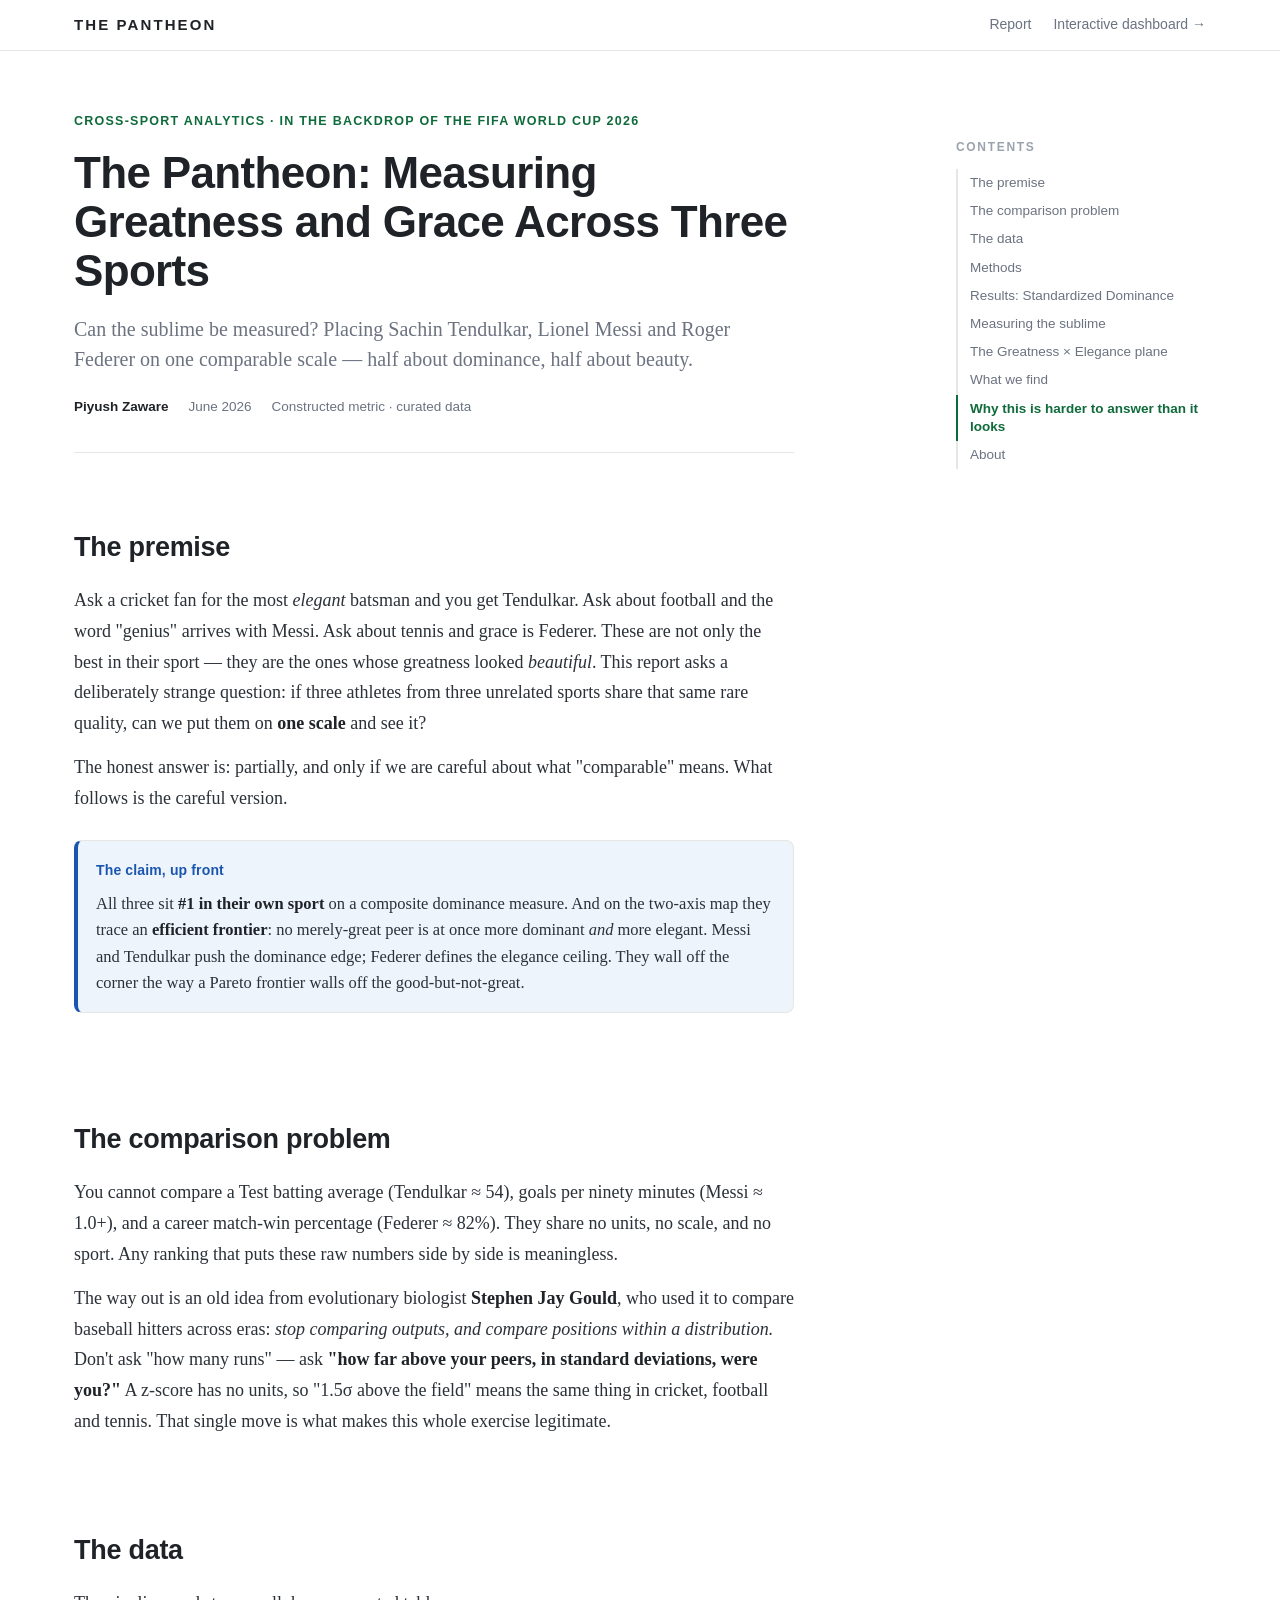
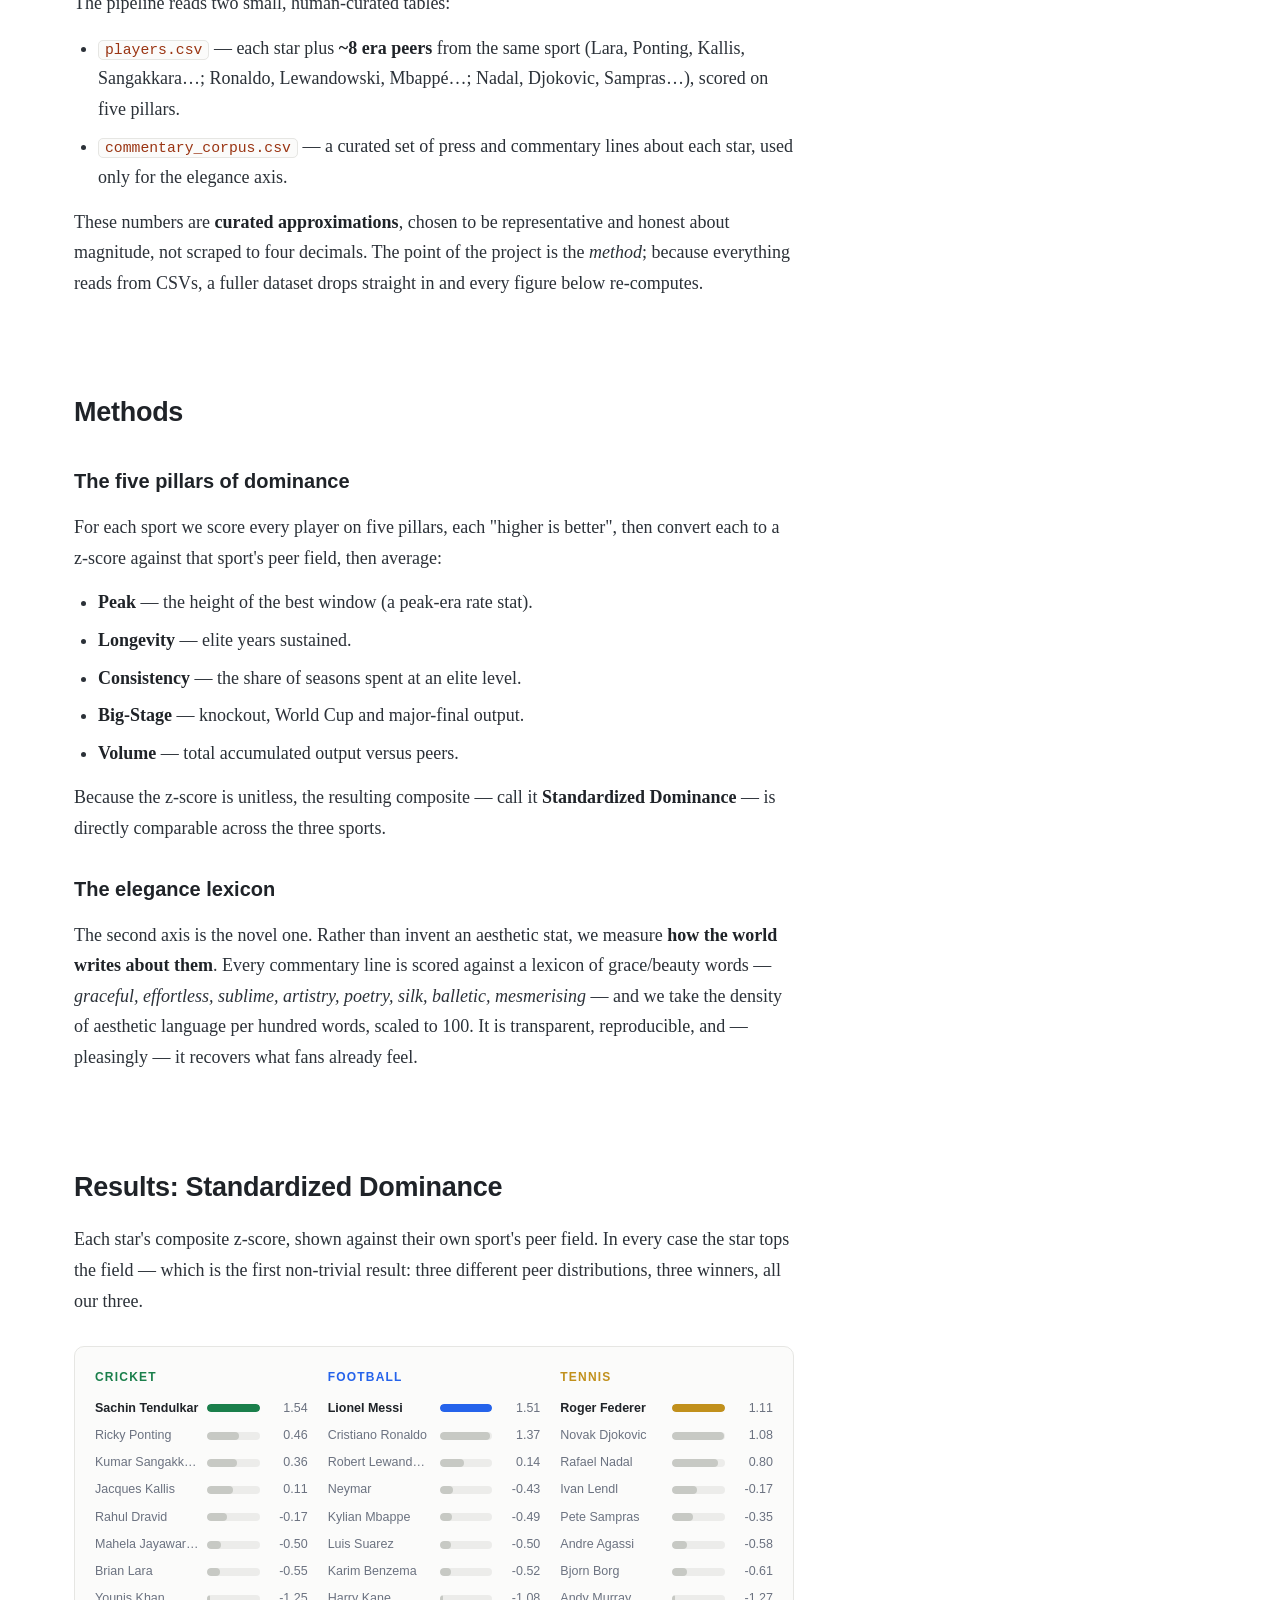
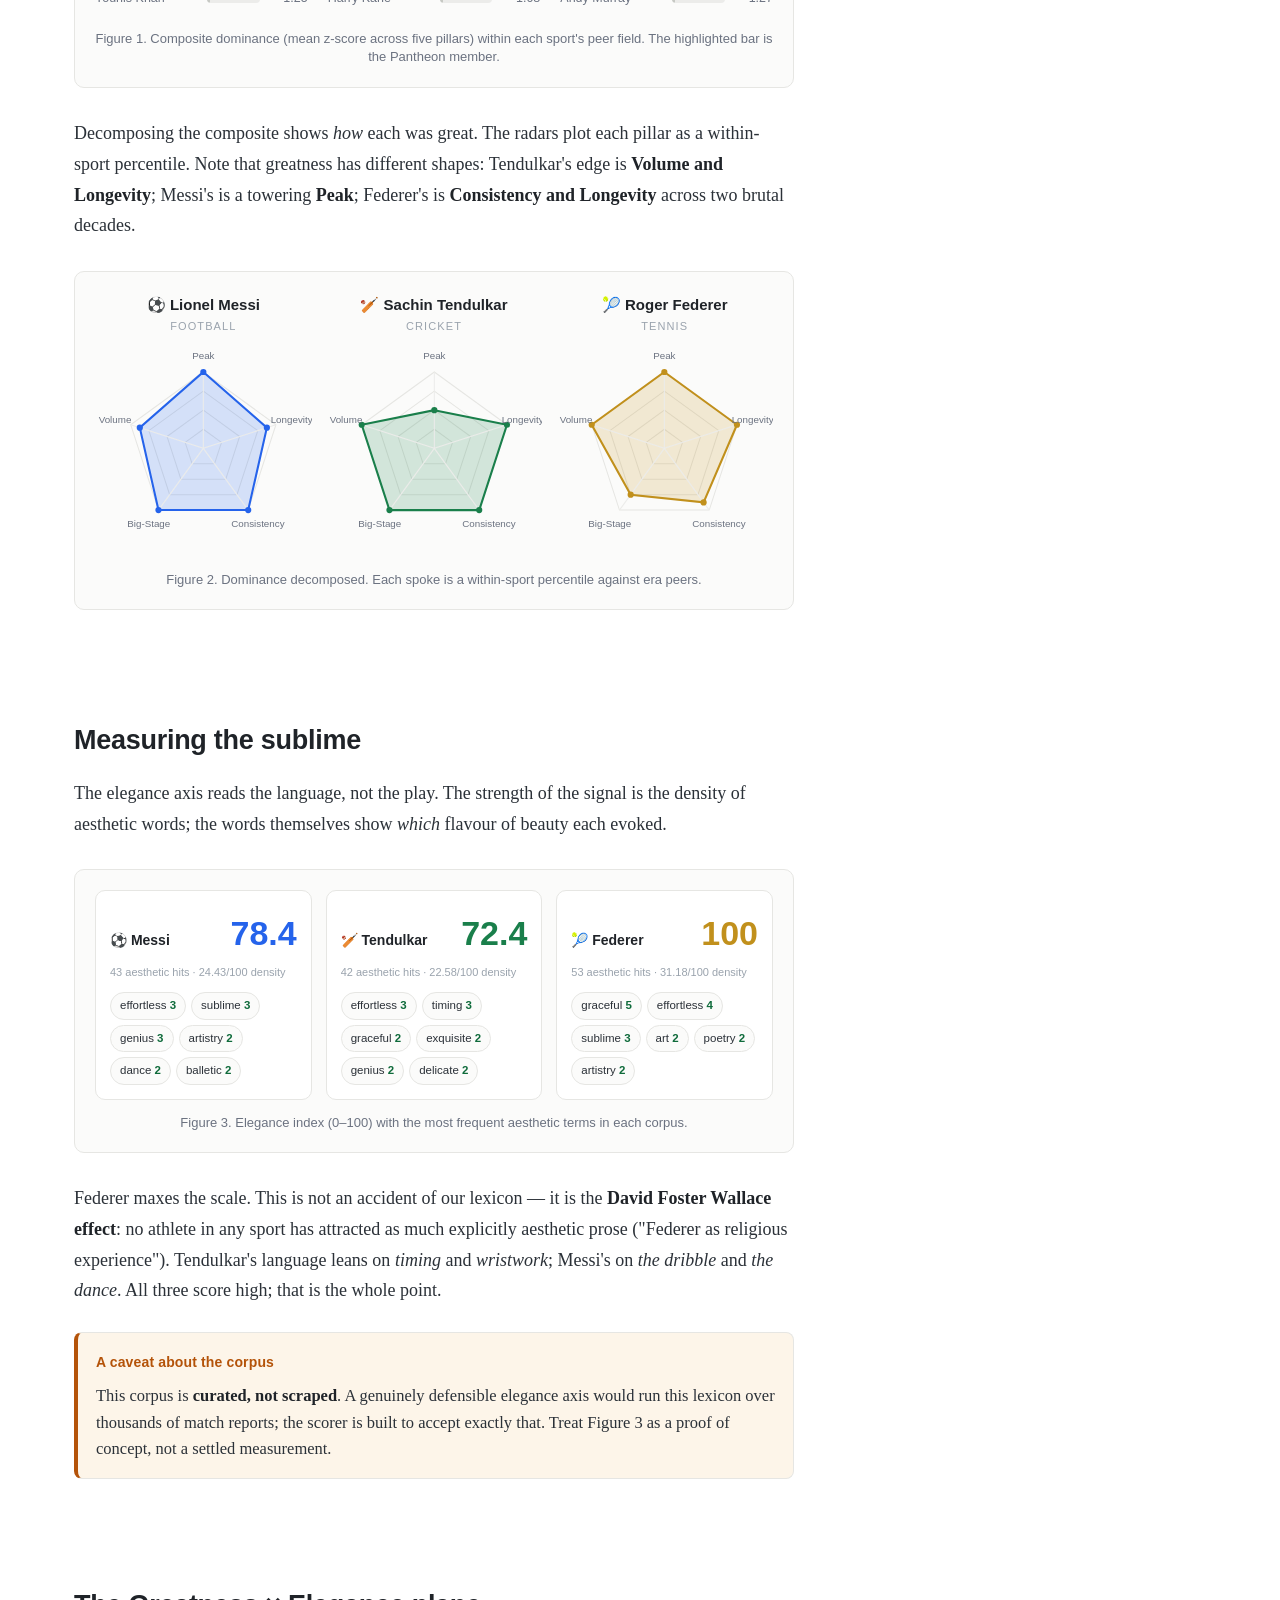
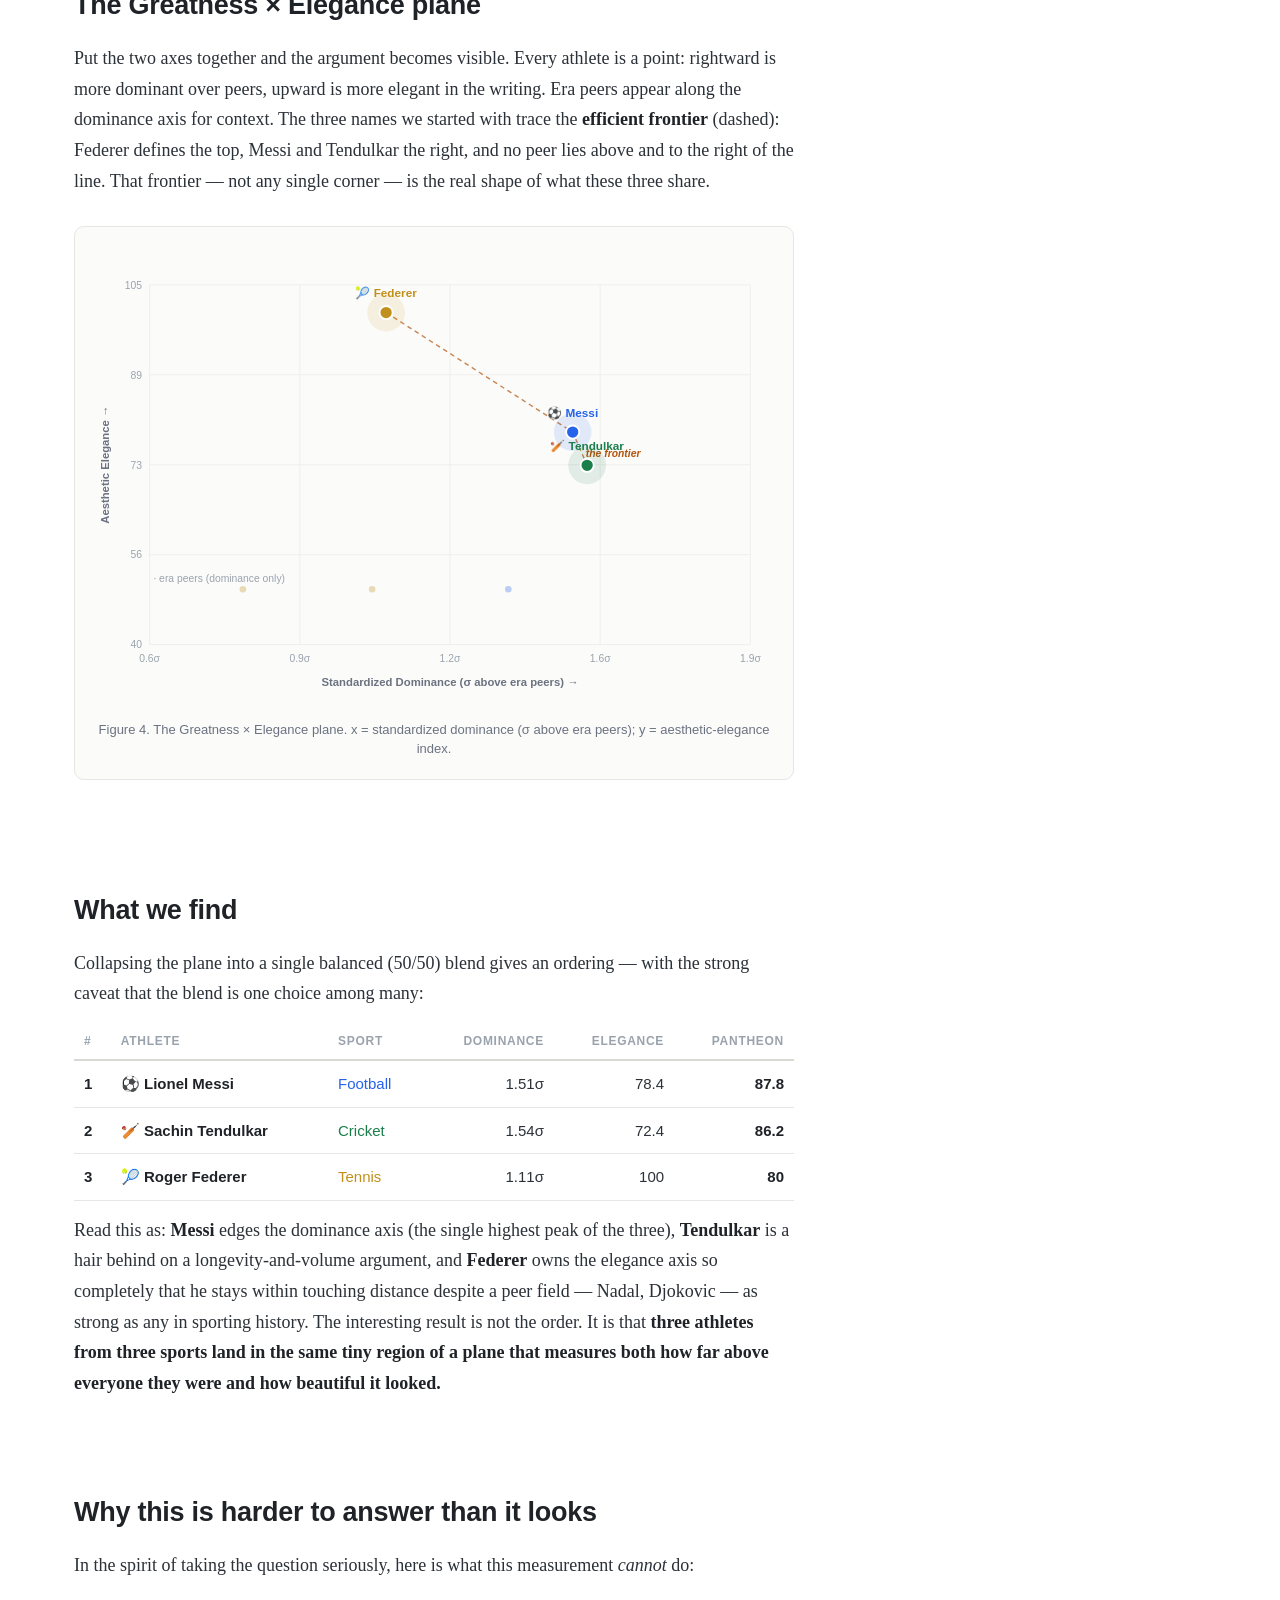
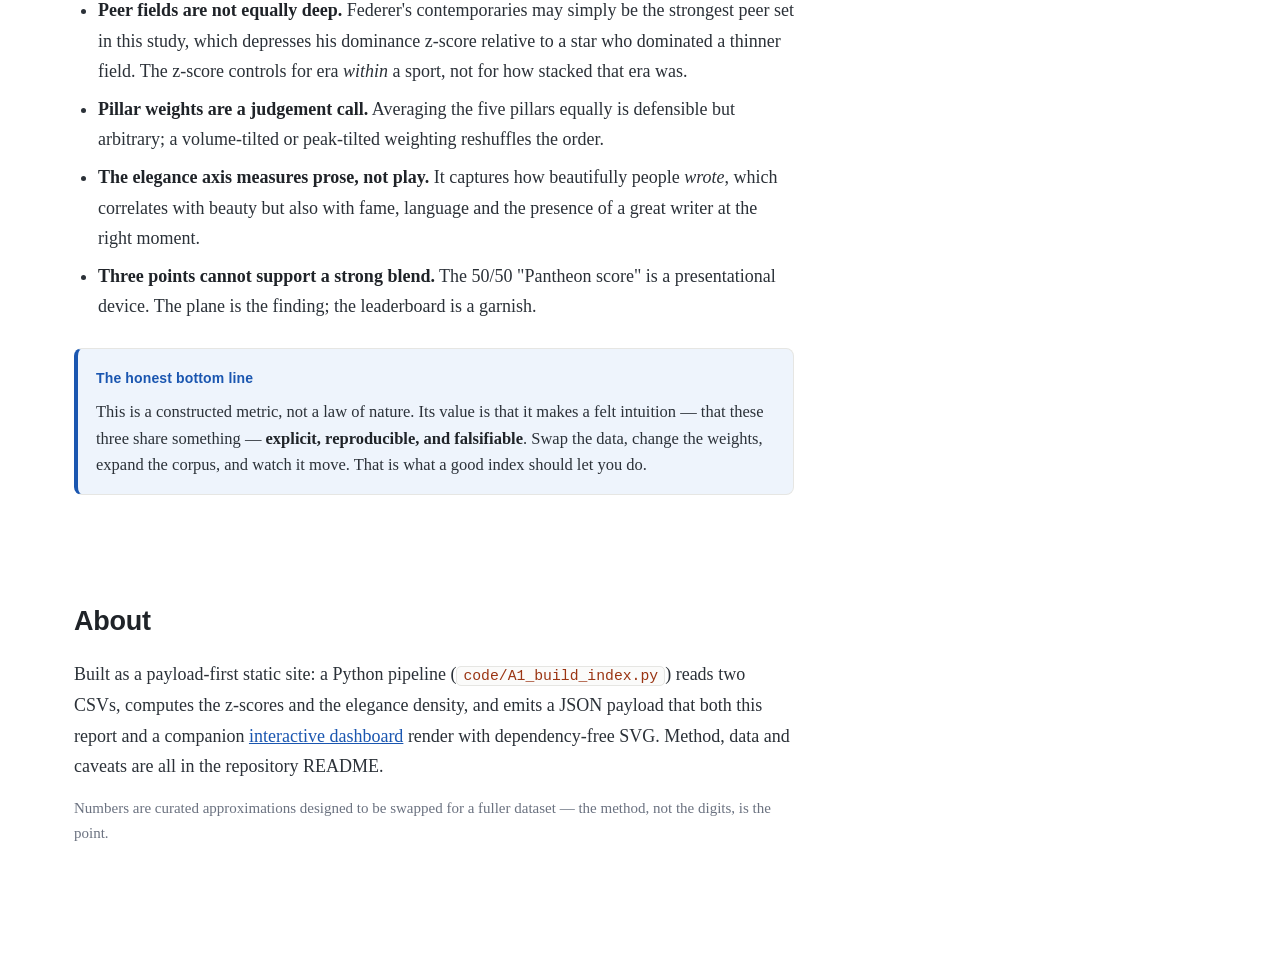
==== site/index.html @ 34b5ba3c "The Pantheon Index: cross-sport greatness × elegance report + dashboard Long-form Quarto-style resea" ====
<!DOCTYPE html>
<html lang="en">
<head>
<meta charset="UTF-8">
<meta name="viewport" content="width=device-width, initial-scale=1.0">
<title>The Pantheon: Measuring Greatness and Grace Across Three Sports</title>
<link rel="stylesheet" href="styles.css">
</head>
<body>

<!-- navbar -->
<nav class="navbar">
  <div class="nav-inner">
    <a class="brand" href="#top">THE&nbsp;PANTHEON</a>
    <div class="nav-links">
      <a href="#premise">Report</a>
      <a href="../dashboard/index.html">Interactive dashboard →</a>
    </div>
  </div>
</nav>

<div class="page" id="top">

  <!-- sticky contents sidebar -->
  <aside class="toc" id="toc">
    <h2 class="toc-title">Contents</h2>
    <nav id="toc-nav"></nav>
  </aside>

  <!-- article -->
  <main class="content">

    <header class="title-block">
      <div class="kicker">Cross-sport analytics · in the backdrop of the FIFA World Cup 2026</div>
      <h1>The Pantheon: Measuring Greatness and Grace Across Three Sports</h1>
      <p class="subtitle">Can the sublime be measured? Placing Sachin Tendulkar, Lionel Messi and Roger Federer on one comparable scale — half about dominance, half about beauty.</p>
      <div class="byline">
        <span><b>Piyush Zaware</b></span>
        <span>June 2026</span>
        <span>Constructed metric · curated data</span>
      </div>
    </header>

    <section id="premise">
      <h2>The premise</h2>
      <p>Ask a cricket fan for the most <em>elegant</em> batsman and you get Tendulkar. Ask about football and the word "genius" arrives with Messi. Ask about tennis and grace is Federer. These are not only the best in their sport — they are the ones whose greatness looked <em>beautiful</em>. This report asks a deliberately strange question: if three athletes from three unrelated sports share that same rare quality, can we put them on <b>one scale</b> and see it?</p>
      <p>The honest answer is: partially, and only if we are careful about what "comparable" means. What follows is the careful version.</p>
      <div class="callout callout-note">
        <div class="callout-head">The claim, up front</div>
        <p>All three sit <b>#1 in their own sport</b> on a composite dominance measure. And on the two-axis map they trace an <b>efficient frontier</b>: no merely-great peer is at once more dominant <em>and</em> more elegant. Messi and Tendulkar push the dominance edge; Federer defines the elegance ceiling. They wall off the corner the way a Pareto frontier walls off the good-but-not-great.</p>
      </div>
    </section>

    <section id="problem">
      <h2>The comparison problem</h2>
      <p>You cannot compare a Test batting average (Tendulkar ≈ 54), goals per ninety minutes (Messi ≈ 1.0+), and a career match-win percentage (Federer ≈ 82%). They share no units, no scale, and no sport. Any ranking that puts these raw numbers side by side is meaningless.</p>
      <p>The way out is an old idea from evolutionary biologist <b>Stephen Jay Gould</b>, who used it to compare baseball hitters across eras: <em>stop comparing outputs, and compare positions within a distribution.</em> Don't ask "how many runs" — ask <b>"how far above your peers, in standard deviations, were you?"</b> A z-score has no units, so "1.5σ above the field" means the same thing in cricket, football and tennis. That single move is what makes this whole exercise legitimate.</p>
    </section>

    <section id="data">
      <h2>The data</h2>
      <p>The pipeline reads two small, human-curated tables:</p>
      <ul>
        <li><code>players.csv</code> — each star plus <b>~8 era peers</b> from the same sport (Lara, Ponting, Kallis, Sangakkara…; Ronaldo, Lewandowski, Mbappé…; Nadal, Djokovic, Sampras…), scored on five pillars.</li>
        <li><code>commentary_corpus.csv</code> — a curated set of press and commentary lines about each star, used only for the elegance axis.</li>
      </ul>
      <p>These numbers are <b>curated approximations</b>, chosen to be representative and honest about magnitude, not scraped to four decimals. The point of the project is the <em>method</em>; because everything reads from CSVs, a fuller dataset drops straight in and every figure below re-computes.</p>
    </section>

    <section id="methodology">
      <h2>Methods</h2>
      <h3 id="the-five-pillars">The five pillars of dominance</h3>
      <p>For each sport we score every player on five pillars, each "higher is better", then convert each to a z-score against that sport's peer field, then average:</p>
      <ul>
        <li><b>Peak</b> — the height of the best window (a peak-era rate stat).</li>
        <li><b>Longevity</b> — elite years sustained.</li>
        <li><b>Consistency</b> — the share of seasons spent at an elite level.</li>
        <li><b>Big-Stage</b> — knockout, World Cup and major-final output.</li>
        <li><b>Volume</b> — total accumulated output versus peers.</li>
      </ul>
      <p>Because the z-score is unitless, the resulting composite — call it <b>Standardized Dominance</b> — is directly comparable across the three sports.</p>
      <h3 id="the-elegance-lexicon">The elegance lexicon</h3>
      <p>The second axis is the novel one. Rather than invent an aesthetic stat, we measure <b>how the world writes about them</b>. Every commentary line is scored against a lexicon of grace/beauty words — <em>graceful, effortless, sublime, artistry, poetry, silk, balletic, mesmerising</em> — and we take the density of aesthetic language per hundred words, scaled to 100. It is transparent, reproducible, and — pleasingly — it recovers what fans already feel.</p>
    </section>

    <section id="dominance">
      <h2>Results: Standardized Dominance</h2>
      <p>Each star's composite z-score, shown against their own sport's peer field. In every case the star tops the field — which is the first non-trivial result: three different peer distributions, three winners, all our three.</p>
      <figure id="fig-peers">
        <div id="peers" class="peers"></div>
        <figcaption>Figure 1. Composite dominance (mean z-score across five pillars) within each sport's peer field. The highlighted bar is the Pantheon member.</figcaption>
      </figure>
      <p>Decomposing the composite shows <em>how</em> each was great. The radars plot each pillar as a within-sport percentile. Note that greatness has different shapes: Tendulkar's edge is <b>Volume and Longevity</b>; Messi's is a towering <b>Peak</b>; Federer's is <b>Consistency and Longevity</b> across two brutal decades.</p>
      <figure id="fig-radars">
        <div id="cards" class="cards"></div>
        <figcaption>Figure 2. Dominance decomposed. Each spoke is a within-sport percentile against era peers.</figcaption>
      </figure>
    </section>

    <section id="elegance">
      <h2>Measuring the sublime</h2>
      <p>The elegance axis reads the language, not the play. The strength of the signal is the density of aesthetic words; the words themselves show <em>which</em> flavour of beauty each evoked.</p>
      <figure id="fig-elegance">
        <div id="elegance-cards" class="elegance"></div>
        <figcaption>Figure 3. Elegance index (0–100) with the most frequent aesthetic terms in each corpus.</figcaption>
      </figure>
      <p>Federer maxes the scale. This is not an accident of our lexicon — it is the <b>David Foster Wallace effect</b>: no athlete in any sport has attracted as much explicitly aesthetic prose ("Federer as religious experience"). Tendulkar's language leans on <em>timing</em> and <em>wristwork</em>; Messi's on <em>the dribble</em> and <em>the dance</em>. All three score high; that is the whole point.</p>
      <div class="callout callout-warn">
        <div class="callout-head">A caveat about the corpus</div>
        <p>This corpus is <b>curated, not scraped</b>. A genuinely defensible elegance axis would run this lexicon over thousands of match reports; the scorer is built to accept exactly that. Treat Figure 3 as a proof of concept, not a settled measurement.</p>
      </div>
    </section>

    <section id="plane">
      <h2>The Greatness × Elegance plane</h2>
      <p>Put the two axes together and the argument becomes visible. Every athlete is a point: rightward is more dominant over peers, upward is more elegant in the writing. Era peers appear along the dominance axis for context. The three names we started with trace the <b>efficient frontier</b> (dashed): Federer defines the top, Messi and Tendulkar the right, and no peer lies above and to the right of the line. That frontier — not any single corner — is the real shape of what these three share.</p>
      <figure id="fig-plane">
        <div id="plane-fig"></div>
        <figcaption>Figure 4. The Greatness × Elegance plane. x = standardized dominance (σ above era peers); y = aesthetic-elegance index.</figcaption>
      </figure>
    </section>

    <section id="findings">
      <h2>What we find</h2>
      <p>Collapsing the plane into a single balanced (50/50) blend gives an ordering — with the strong caveat that the blend is one choice among many:</p>
      <div id="ranking-table"></div>
      <p>Read this as: <b>Messi</b> edges the dominance axis (the single highest peak of the three), <b>Tendulkar</b> is a hair behind on a longevity-and-volume argument, and <b>Federer</b> owns the elegance axis so completely that he stays within touching distance despite a peer field — Nadal, Djokovic — as strong as any in sporting history. The interesting result is not the order. It is that <b>three athletes from three sports land in the same tiny region of a plane that measures both how far above everyone they were and how beautiful it looked.</b></p>
    </section>

    <section id="limits">
      <h2>Why this is harder to answer than it looks</h2>
      <p>In the spirit of taking the question seriously, here is what this measurement <em>cannot</em> do:</p>
      <ul>
        <li><b>Peer fields are not equally deep.</b> Federer's contemporaries may simply be the strongest peer set in this study, which depresses his dominance z-score relative to a star who dominated a thinner field. The z-score controls for era <em>within</em> a sport, not for how stacked that era was.</li>
        <li><b>Pillar weights are a judgement call.</b> Averaging the five pillars equally is defensible but arbitrary; a volume-tilted or peak-tilted weighting reshuffles the order.</li>
        <li><b>The elegance axis measures prose, not play.</b> It captures how beautifully people <em>wrote</em>, which correlates with beauty but also with fame, language and the presence of a great writer at the right moment.</li>
        <li><b>Three points cannot support a strong blend.</b> The 50/50 "Pantheon score" is a presentational device. The plane is the finding; the leaderboard is a garnish.</li>
      </ul>
      <div class="callout callout-note">
        <div class="callout-head">The honest bottom line</div>
        <p>This is a constructed metric, not a law of nature. Its value is that it makes a felt intuition — that these three share something — <b>explicit, reproducible, and falsifiable</b>. Swap the data, change the weights, expand the corpus, and watch it move. That is what a good index should let you do.</p>
      </div>
    </section>

    <section id="about">
      <h2>About</h2>
      <p>Built as a payload-first static site: a Python pipeline (<code>code/A1_build_index.py</code>) reads two CSVs, computes the z-scores and the elegance density, and emits a JSON payload that both this report and a companion <a href="../dashboard/index.html">interactive dashboard</a> render with dependency-free SVG. Method, data and caveats are all in the repository README.</p>
      <p class="muted">Numbers are curated approximations designed to be swapped for a fuller dataset — the method, not the digits, is the point.</p>
    </section>

  </main>
</div>

<script src="data/pantheon_data.js"></script>
<script src="report.js"></script>
</body>
</html>
---- site/styles.css ----
/* The Pantheon — long-form report, editorial/Quarto-style light theme */
:root{
  --ink:#1f2328; --body:#2b3138; --mut:#6b7280; --faint:#9aa3ad;
  --bg:#ffffff; --paper:#fbfbfa; --line:#e6e6e3; --rule:#d9d9d4;
  --link:#1a56b0; --accent:#0f6b3b;
  --cric:#1a7f4b; --foot:#2563eb; --tenn:#c1901c;
  --note:#1a56b0; --note-bg:#eef4fc; --warn:#b45309; --warn-bg:#fdf5e9;
  --serif:Georgia,'Iowan Old Style','Times New Roman',serif;
  --sans:-apple-system,BlinkMacSystemFont,'Segoe UI',Roboto,Helvetica,Arial,sans-serif;
  --maxc:720px;
}
*{box-sizing:border-box}
html{scroll-behavior:smooth}
body{margin:0;background:var(--bg);color:var(--body);
  font-family:var(--serif);font-size:18px;line-height:1.7;-webkit-font-smoothing:antialiased}

/* navbar */
.navbar{position:sticky;top:0;z-index:50;background:rgba(255,255,255,.92);
  backdrop-filter:saturate(180%) blur(8px);border-bottom:1px solid var(--line)}
.nav-inner{max-width:1180px;margin:0 auto;padding:12px 24px;display:flex;
  align-items:center;justify-content:space-between}
.brand{font-family:var(--sans);font-weight:800;letter-spacing:.14em;font-size:15px;
  color:var(--ink);text-decoration:none}
.nav-links{display:flex;gap:22px;font-family:var(--sans);font-size:14px}
.nav-links a{color:var(--mut);text-decoration:none}
.nav-links a:hover{color:var(--link)}

/* page grid: content + right toc */
.page{max-width:1180px;margin:0 auto;padding:0 24px;
  display:grid;grid-template-columns:minmax(0,1fr) 250px;gap:56px;align-items:start}
.content{max-width:var(--maxc);padding:8px 0 100px;grid-column:1;grid-row:1}

/* sticky TOC */
.toc{grid-column:2;grid-row:1;position:sticky;top:78px;align-self:start;
  font-family:var(--sans);padding-top:44px;max-height:calc(100vh - 90px);overflow:auto}
.toc-title{font-size:12px;text-transform:uppercase;letter-spacing:.14em;
  color:var(--faint);margin:0 0 12px;font-weight:700}
#toc-nav a{display:block;color:var(--mut);text-decoration:none;font-size:13.5px;
  line-height:1.35;padding:5px 0 5px 12px;border-left:2px solid var(--line)}
#toc-nav a:hover{color:var(--ink)}
#toc-nav a.active{color:var(--accent);border-left-color:var(--accent);font-weight:600}

/* title block */
.title-block{padding:52px 0 8px;border-bottom:1px solid var(--line);margin-bottom:8px}
.kicker{font-family:var(--sans);font-size:12.5px;letter-spacing:.1em;
  text-transform:uppercase;color:var(--accent);font-weight:700;margin-bottom:16px}
.title-block h1{font-family:var(--sans);font-weight:800;color:var(--ink);
  font-size:clamp(30px,4.4vw,44px);line-height:1.12;letter-spacing:-.015em;margin:0}
.subtitle{font-size:20px;color:var(--mut);margin:18px 0 22px;line-height:1.5}
.byline{font-family:var(--sans);font-size:13.5px;color:var(--mut);
  display:flex;gap:20px;flex-wrap:wrap;padding-bottom:26px}
.byline b{color:var(--ink)}

/* sections */
section{padding:14px 0}
h2{font-family:var(--sans);font-weight:800;color:var(--ink);font-size:27px;
  letter-spacing:-.01em;margin:36px 0 6px;padding-top:14px;scroll-margin-top:80px}
h3{font-family:var(--sans);font-weight:700;color:var(--ink);font-size:20px;
  margin:28px 0 4px;scroll-margin-top:80px}
p{margin:14px 0}
a{color:var(--link)}
em{font-style:italic}
b,strong{color:var(--ink);font-weight:700}
code{font-family:'SF Mono',ui-monospace,Menlo,Consolas,monospace;font-size:.82em;
  background:var(--paper);border:1px solid var(--line);border-radius:5px;padding:1px 6px;color:#9a3412}
ul{margin:14px 0;padding-left:24px}
li{margin:7px 0}

/* figures */
figure{margin:30px 0;padding:20px;background:var(--paper);
  border:1px solid var(--line);border-radius:10px}
figcaption{font-family:var(--sans);font-size:13px;color:var(--mut);
  margin-top:14px;text-align:center;line-height:1.45}
svg{display:block;max-width:100%;margin:0 auto}

/* callouts */
.callout{border:1px solid var(--line);border-left-width:4px;border-radius:8px;
  padding:4px 18px 6px;margin:26px 0;font-size:16.5px;line-height:1.6}
.callout p{margin:10px 0}
.callout-head{font-family:var(--sans);font-weight:700;font-size:14px;
  margin-top:14px;letter-spacing:.01em}
.callout-note{background:var(--note-bg);border-left-color:var(--note)}
.callout-note .callout-head{color:var(--note)}
.callout-warn{background:var(--warn-bg);border-left-color:var(--warn)}
.callout-warn .callout-head{color:var(--warn)}
.muted{color:var(--mut);font-size:15px}

/* radars grid */
.cards{display:grid;grid-template-columns:repeat(3,1fr);gap:14px}
.pcard{text-align:center}
.pcard svg{width:100%;max-width:230px}
.pcard .nm{font-family:var(--sans);font-weight:700;font-size:15px;color:var(--ink)}
.pcard .sp{font-family:var(--sans);font-size:11px;text-transform:uppercase;
  letter-spacing:.1em;color:var(--faint);margin-bottom:4px}

/* peer bars */
.peers{display:grid;grid-template-columns:repeat(3,1fr);gap:20px}
.peercol h3{font-family:var(--sans);font-size:12px;text-transform:uppercase;
  letter-spacing:.1em;margin:0 0 10px}
.prow{display:flex;align-items:center;gap:8px;margin:6px 0;
  font-family:var(--sans);font-size:12.5px}
.prow .nm{width:104px;white-space:nowrap;overflow:hidden;text-overflow:ellipsis;color:var(--mut)}
.prow.hero-row .nm{color:var(--ink);font-weight:700}
.bar{flex:1;height:8px;background:#ececea;border-radius:5px;overflow:hidden}
.bar>i{display:block;height:100%;border-radius:5px;background:#c7c9c4}
.prow .zv{width:40px;text-align:right;color:var(--mut);font-variant-numeric:tabular-nums}

/* elegance cards */
.elegance{display:grid;grid-template-columns:repeat(3,1fr);gap:14px}
.ecard{border:1px solid var(--line);border-radius:10px;padding:14px;background:#fff}
.ecard .top{display:flex;justify-content:space-between;align-items:baseline}
.ecard .nm{font-family:var(--sans);font-weight:700;font-size:14px;color:var(--ink)}
.ecard .big{font-family:var(--sans);font-weight:800;font-size:34px;color:var(--tenn)}
.ecard .sub{font-family:var(--sans);font-size:11px;color:var(--faint)}
.chips{display:flex;flex-wrap:wrap;gap:5px;margin-top:10px}
.chip{font-family:var(--sans);background:var(--paper);border:1px solid var(--line);
  border-radius:16px;padding:3px 9px;font-size:11.5px;color:var(--body)}
.chip b{color:var(--accent)}

/* ranking table */
#ranking-table table{width:100%;border-collapse:collapse;font-family:var(--sans);
  font-size:15px;margin:8px 0}
#ranking-table th{text-align:left;font-size:12px;text-transform:uppercase;
  letter-spacing:.06em;color:var(--faint);border-bottom:2px solid var(--rule);padding:8px 10px}
#ranking-table td{padding:10px;border-bottom:1px solid var(--line)}
#ranking-table tr td:first-child{font-weight:800;color:var(--ink)}
#ranking-table .nm{font-weight:700;color:var(--ink)}
#ranking-table .num{text-align:right;font-variant-numeric:tabular-nums}

/* chart helpers */
.axis-lab{font-family:var(--sans);font-size:12px;fill:var(--mut);font-weight:600}
.tick-lab{font-family:var(--sans);font-size:11px;fill:var(--faint)}
.star-lab{font-family:var(--sans);font-size:12.5px;font-weight:700}

@media(max-width:900px){
  .page{grid-template-columns:1fr}
  .toc{display:none}
  .cards,.peers,.elegance{grid-template-columns:1fr}
  body{font-size:17px}
}
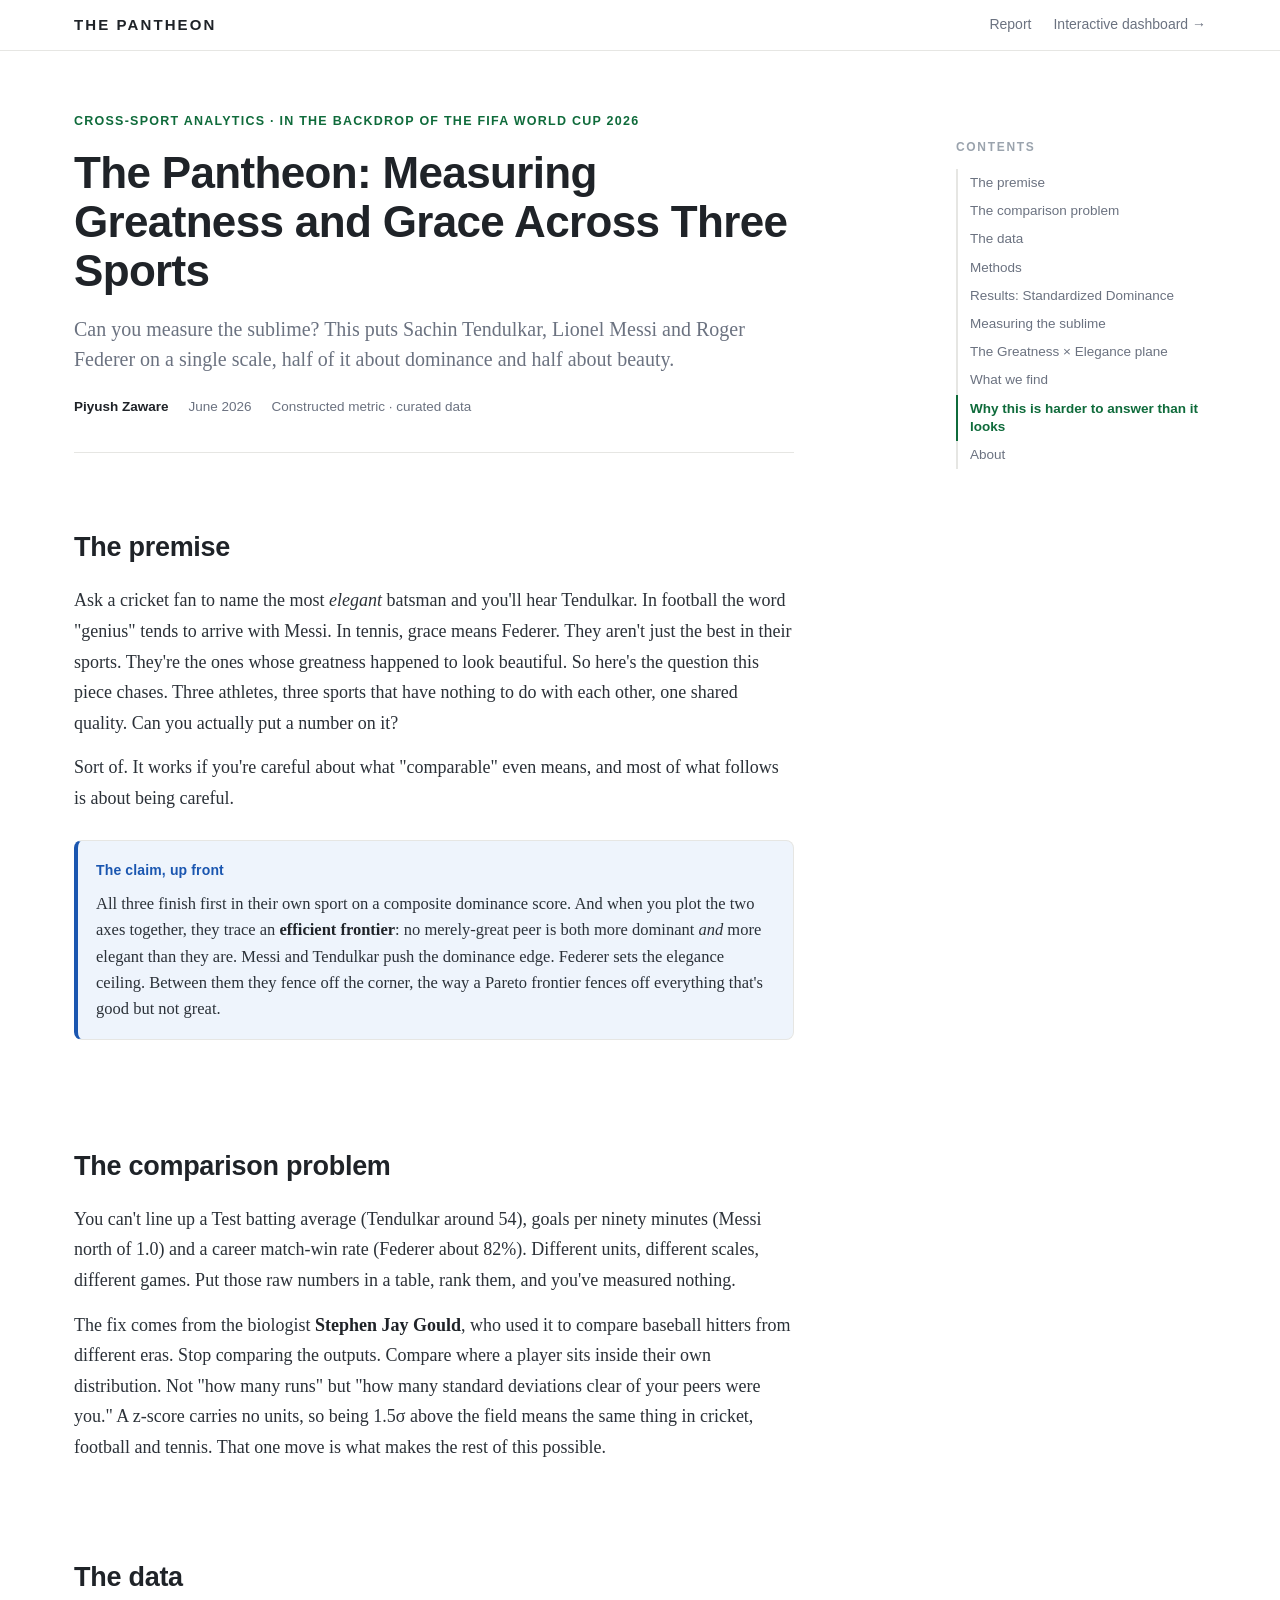
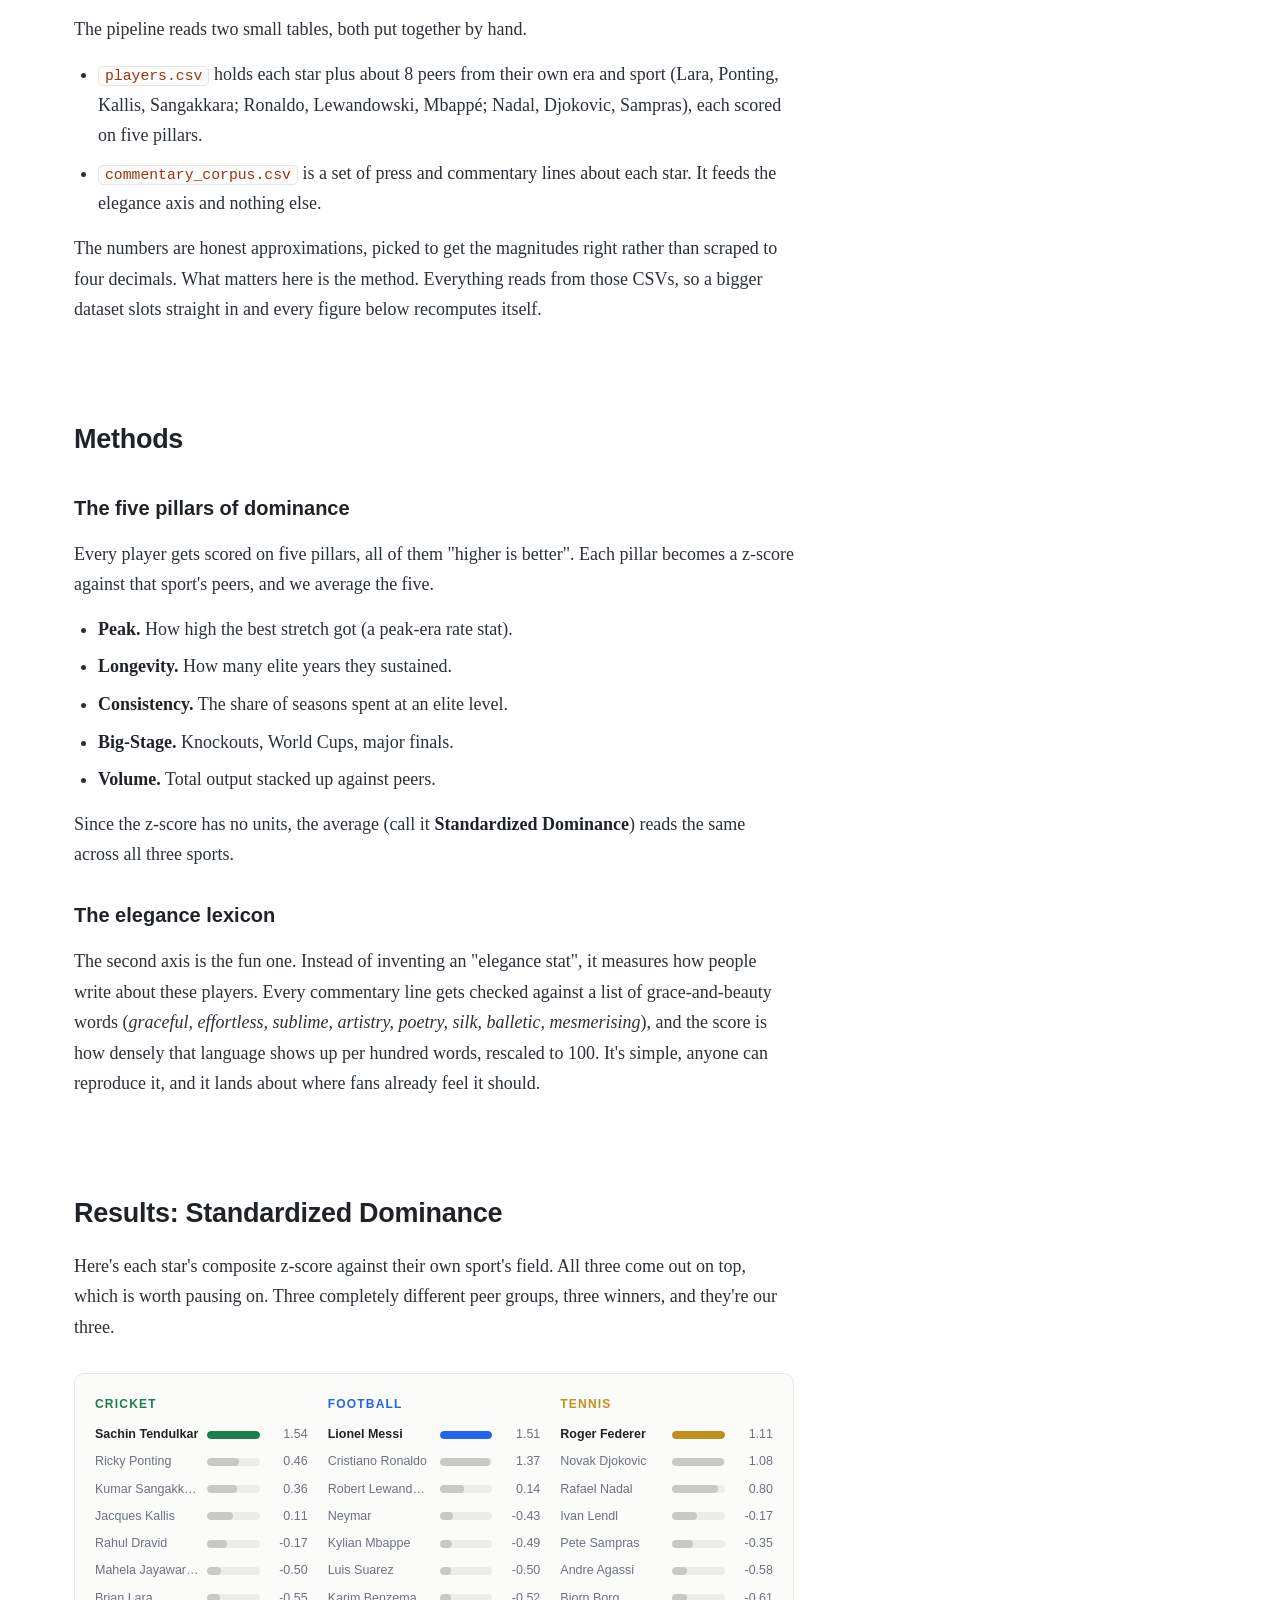
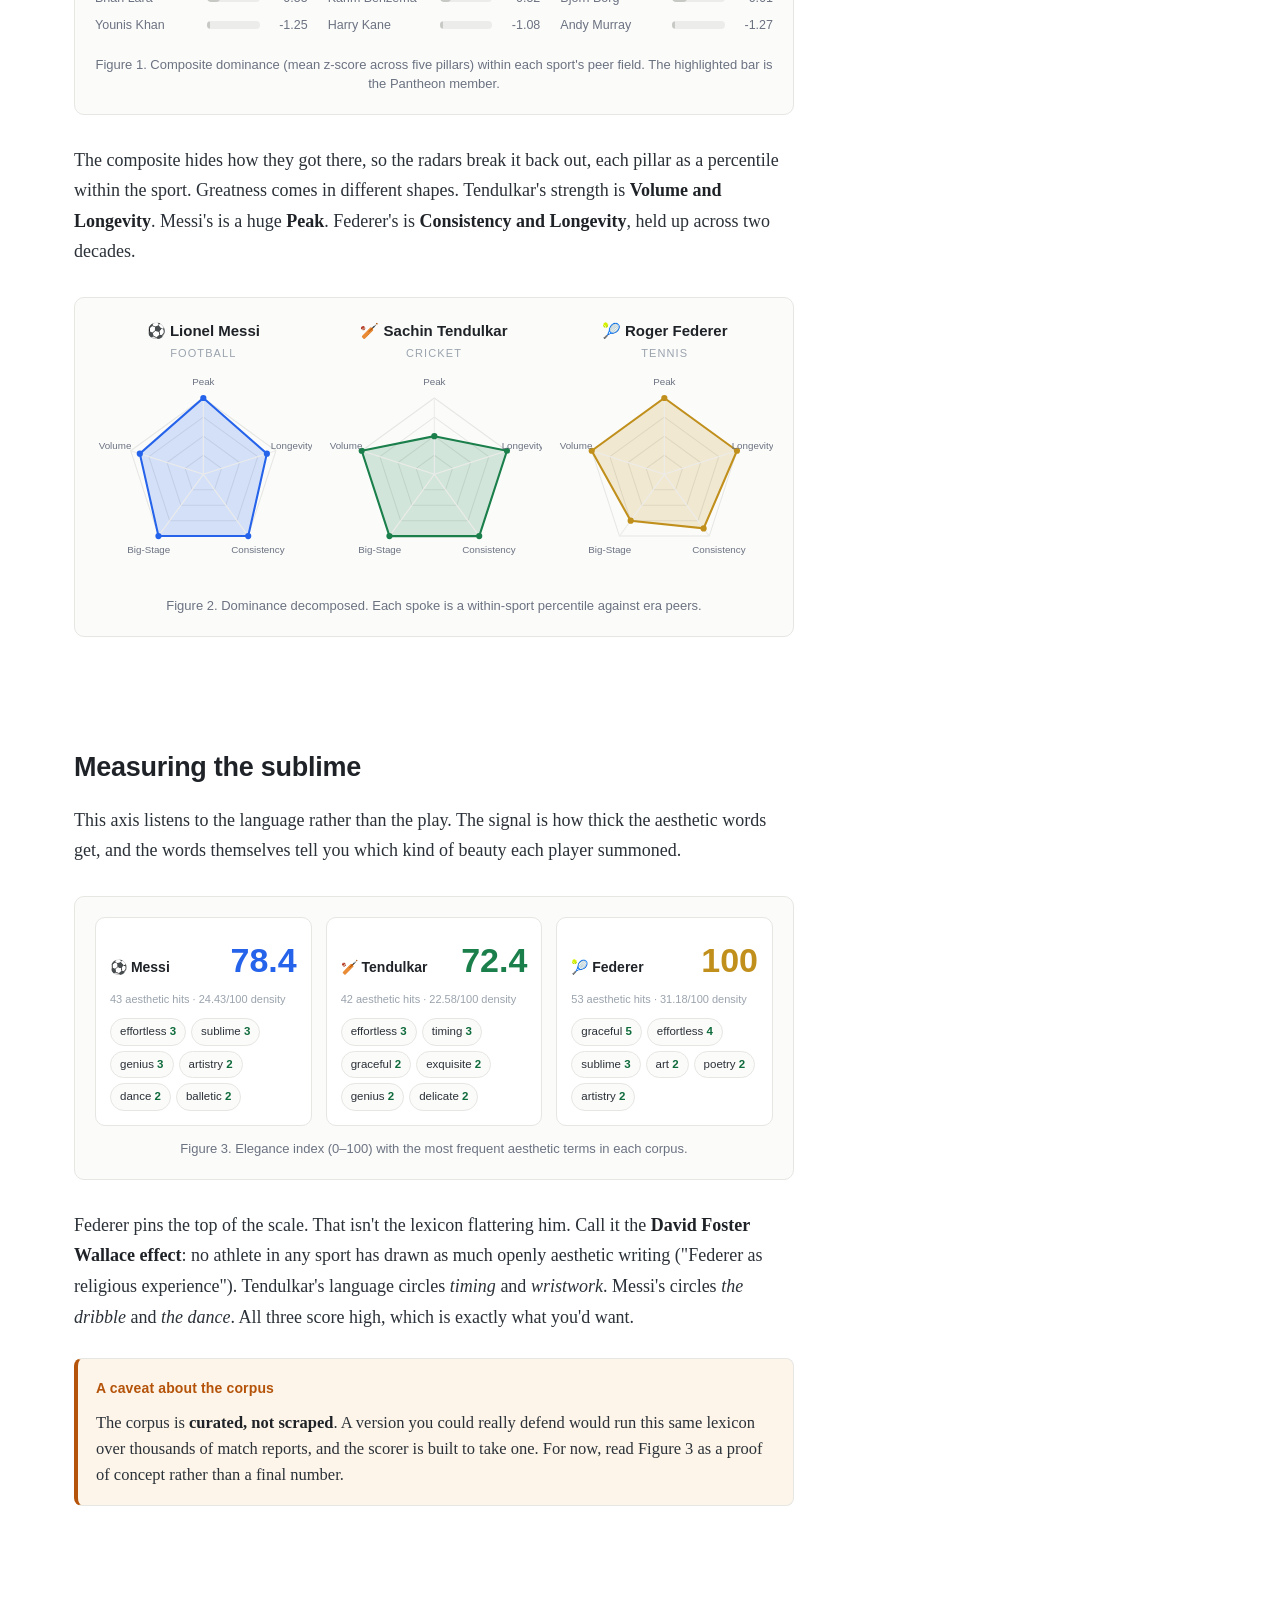
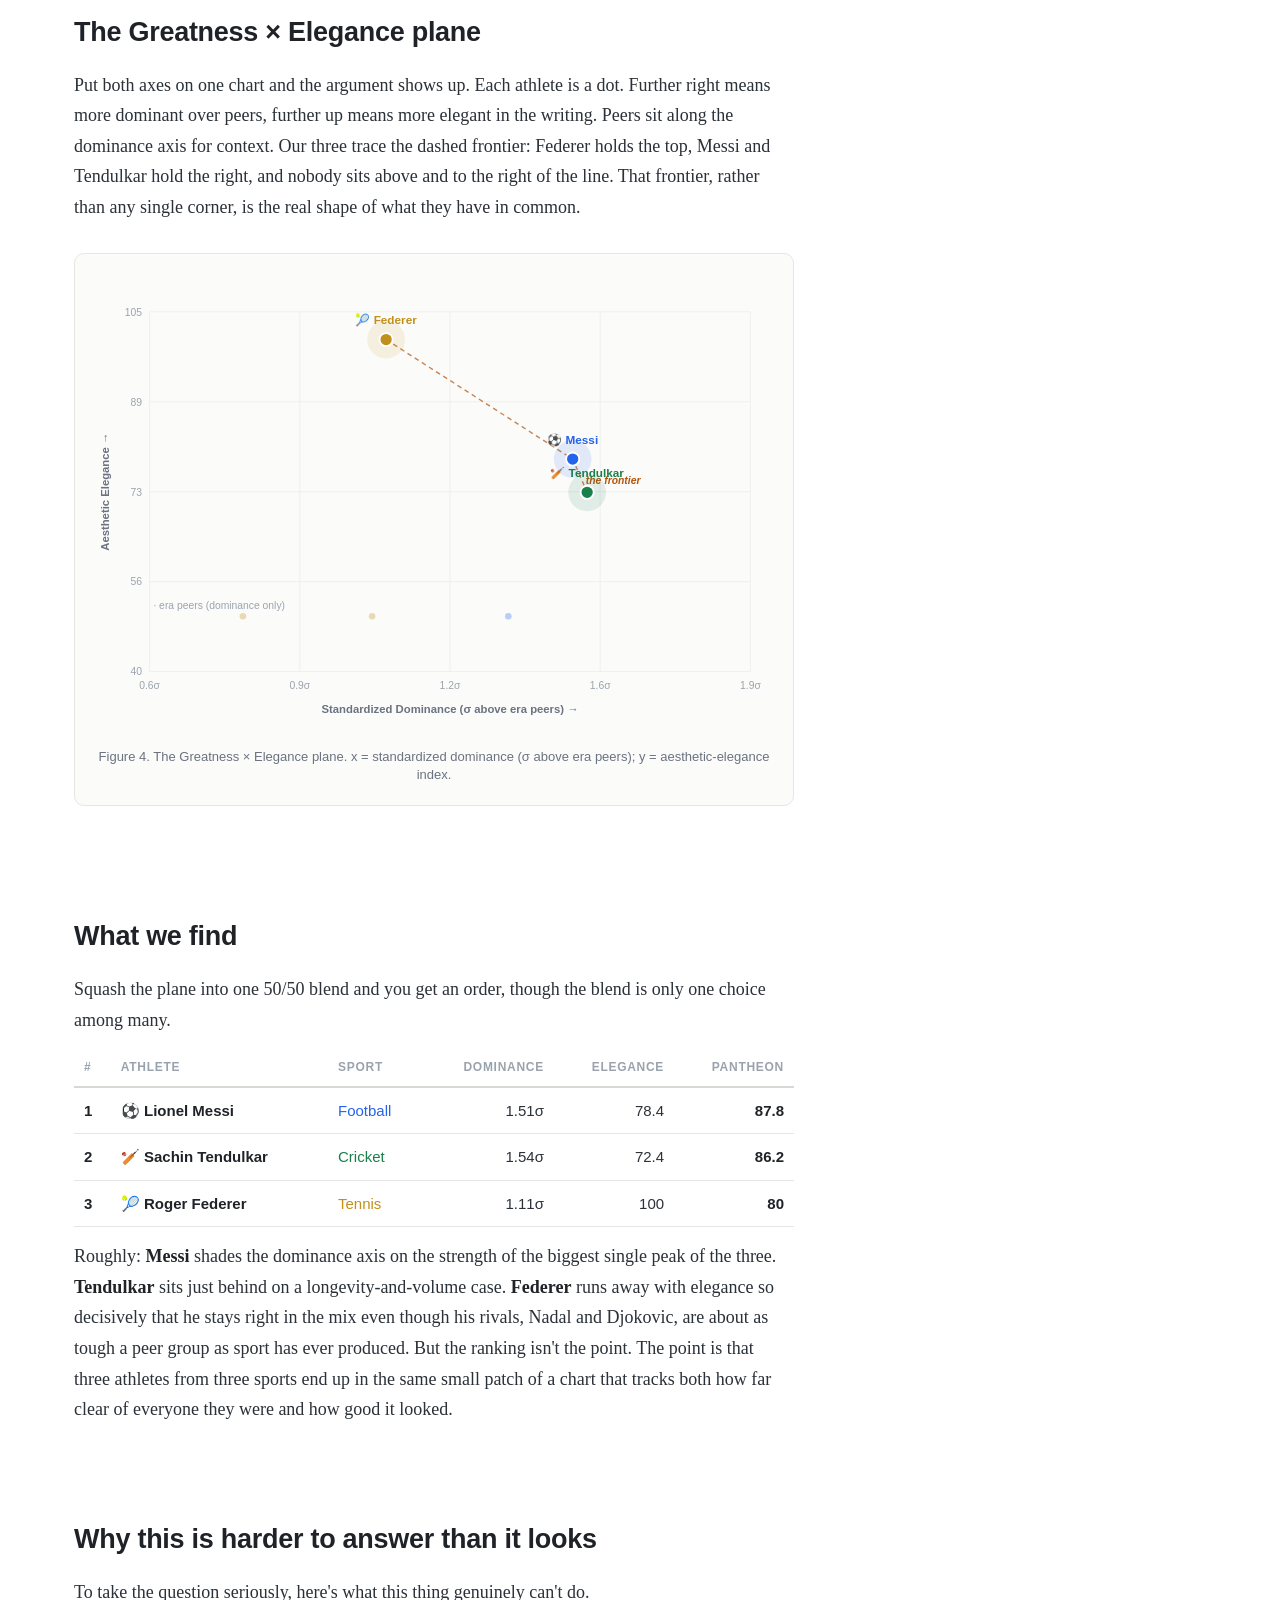
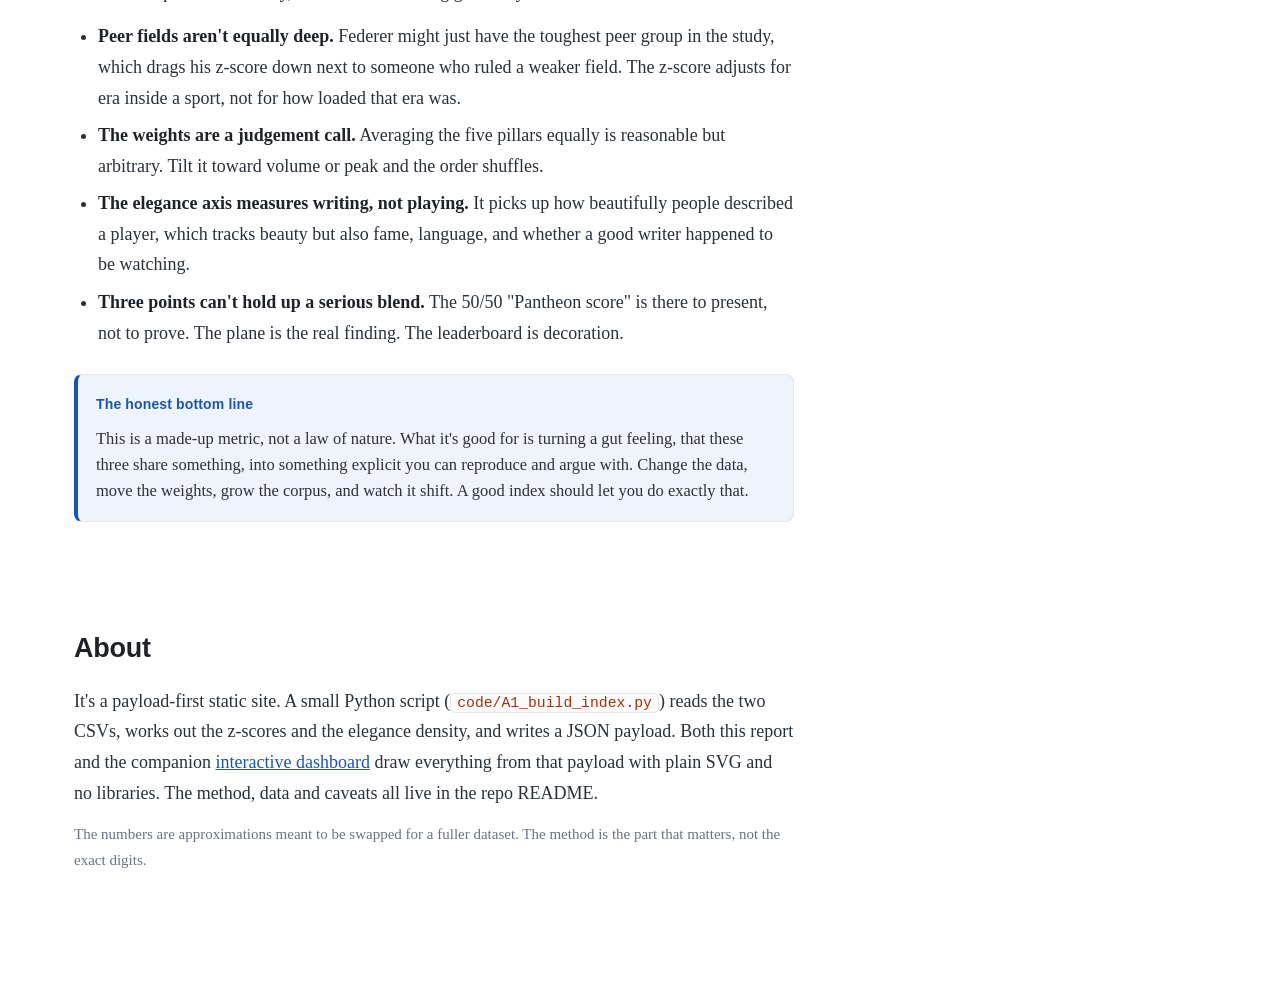
==== commit cc6bd70d: "Rewrite copy in a plainer, human voice; drop em dashes Reworked the prose across the report, dashboa" ====
--- a/site/index.html
+++ b/site/index.html
@@ -33,7 +33,7 @@
     <header class="title-block">
       <div class="kicker">Cross-sport analytics · in the backdrop of the FIFA World Cup 2026</div>
       <h1>The Pantheon: Measuring Greatness and Grace Across Three Sports</h1>
-      <p class="subtitle">Can the sublime be measured? Placing Sachin Tendulkar, Lionel Messi and Roger Federer on one comparable scale — half about dominance, half about beauty.</p>
+      <p class="subtitle">Can you measure the sublime? This puts Sachin Tendulkar, Lionel Messi and Roger Federer on a single scale, half of it about dominance and half about beauty.</p>
       <div class="byline">
         <span><b>Piyush Zaware</b></span>
         <span>June 2026</span>
@@ -43,54 +43,54 @@
 
     <section id="premise">
       <h2>The premise</h2>
-      <p>Ask a cricket fan for the most <em>elegant</em> batsman and you get Tendulkar. Ask about football and the word "genius" arrives with Messi. Ask about tennis and grace is Federer. These are not only the best in their sport — they are the ones whose greatness looked <em>beautiful</em>. This report asks a deliberately strange question: if three athletes from three unrelated sports share that same rare quality, can we put them on <b>one scale</b> and see it?</p>
-      <p>The honest answer is: partially, and only if we are careful about what "comparable" means. What follows is the careful version.</p>
+      <p>Ask a cricket fan to name the most <em>elegant</em> batsman and you'll hear Tendulkar. In football the word "genius" tends to arrive with Messi. In tennis, grace means Federer. They aren't just the best in their sports. They're the ones whose greatness happened to look beautiful. So here's the question this piece chases. Three athletes, three sports that have nothing to do with each other, one shared quality. Can you actually put a number on it?</p>
+      <p>Sort of. It works if you're careful about what "comparable" even means, and most of what follows is about being careful.</p>
       <div class="callout callout-note">
         <div class="callout-head">The claim, up front</div>
-        <p>All three sit <b>#1 in their own sport</b> on a composite dominance measure. And on the two-axis map they trace an <b>efficient frontier</b>: no merely-great peer is at once more dominant <em>and</em> more elegant. Messi and Tendulkar push the dominance edge; Federer defines the elegance ceiling. They wall off the corner the way a Pareto frontier walls off the good-but-not-great.</p>
+        <p>All three finish first in their own sport on a composite dominance score. And when you plot the two axes together, they trace an <b>efficient frontier</b>: no merely-great peer is both more dominant <em>and</em> more elegant than they are. Messi and Tendulkar push the dominance edge. Federer sets the elegance ceiling. Between them they fence off the corner, the way a Pareto frontier fences off everything that's good but not great.</p>
       </div>
     </section>
 
     <section id="problem">
       <h2>The comparison problem</h2>
-      <p>You cannot compare a Test batting average (Tendulkar ≈ 54), goals per ninety minutes (Messi ≈ 1.0+), and a career match-win percentage (Federer ≈ 82%). They share no units, no scale, and no sport. Any ranking that puts these raw numbers side by side is meaningless.</p>
-      <p>The way out is an old idea from evolutionary biologist <b>Stephen Jay Gould</b>, who used it to compare baseball hitters across eras: <em>stop comparing outputs, and compare positions within a distribution.</em> Don't ask "how many runs" — ask <b>"how far above your peers, in standard deviations, were you?"</b> A z-score has no units, so "1.5σ above the field" means the same thing in cricket, football and tennis. That single move is what makes this whole exercise legitimate.</p>
+      <p>You can't line up a Test batting average (Tendulkar around 54), goals per ninety minutes (Messi north of 1.0) and a career match-win rate (Federer about 82%). Different units, different scales, different games. Put those raw numbers in a table, rank them, and you've measured nothing.</p>
+      <p>The fix comes from the biologist <b>Stephen Jay Gould</b>, who used it to compare baseball hitters from different eras. Stop comparing the outputs. Compare where a player sits inside their own distribution. Not "how many runs" but "how many standard deviations clear of your peers were you." A z-score carries no units, so being 1.5σ above the field means the same thing in cricket, football and tennis. That one move is what makes the rest of this possible.</p>
     </section>
 
     <section id="data">
       <h2>The data</h2>
-      <p>The pipeline reads two small, human-curated tables:</p>
+      <p>The pipeline reads two small tables, both put together by hand.</p>
       <ul>
-        <li><code>players.csv</code> — each star plus <b>~8 era peers</b> from the same sport (Lara, Ponting, Kallis, Sangakkara…; Ronaldo, Lewandowski, Mbappé…; Nadal, Djokovic, Sampras…), scored on five pillars.</li>
-        <li><code>commentary_corpus.csv</code> — a curated set of press and commentary lines about each star, used only for the elegance axis.</li>
+        <li><code>players.csv</code> holds each star plus about 8 peers from their own era and sport (Lara, Ponting, Kallis, Sangakkara; Ronaldo, Lewandowski, Mbappé; Nadal, Djokovic, Sampras), each scored on five pillars.</li>
+        <li><code>commentary_corpus.csv</code> is a set of press and commentary lines about each star. It feeds the elegance axis and nothing else.</li>
       </ul>
-      <p>These numbers are <b>curated approximations</b>, chosen to be representative and honest about magnitude, not scraped to four decimals. The point of the project is the <em>method</em>; because everything reads from CSVs, a fuller dataset drops straight in and every figure below re-computes.</p>
+      <p>The numbers are honest approximations, picked to get the magnitudes right rather than scraped to four decimals. What matters here is the method. Everything reads from those CSVs, so a bigger dataset slots straight in and every figure below recomputes itself.</p>
     </section>
 
     <section id="methodology">
       <h2>Methods</h2>
       <h3 id="the-five-pillars">The five pillars of dominance</h3>
-      <p>For each sport we score every player on five pillars, each "higher is better", then convert each to a z-score against that sport's peer field, then average:</p>
+      <p>Every player gets scored on five pillars, all of them "higher is better". Each pillar becomes a z-score against that sport's peers, and we average the five.</p>
       <ul>
-        <li><b>Peak</b> — the height of the best window (a peak-era rate stat).</li>
-        <li><b>Longevity</b> — elite years sustained.</li>
-        <li><b>Consistency</b> — the share of seasons spent at an elite level.</li>
-        <li><b>Big-Stage</b> — knockout, World Cup and major-final output.</li>
-        <li><b>Volume</b> — total accumulated output versus peers.</li>
+        <li><b>Peak.</b> How high the best stretch got (a peak-era rate stat).</li>
+        <li><b>Longevity.</b> How many elite years they sustained.</li>
+        <li><b>Consistency.</b> The share of seasons spent at an elite level.</li>
+        <li><b>Big-Stage.</b> Knockouts, World Cups, major finals.</li>
+        <li><b>Volume.</b> Total output stacked up against peers.</li>
       </ul>
-      <p>Because the z-score is unitless, the resulting composite — call it <b>Standardized Dominance</b> — is directly comparable across the three sports.</p>
+      <p>Since the z-score has no units, the average (call it <b>Standardized Dominance</b>) reads the same across all three sports.</p>
       <h3 id="the-elegance-lexicon">The elegance lexicon</h3>
-      <p>The second axis is the novel one. Rather than invent an aesthetic stat, we measure <b>how the world writes about them</b>. Every commentary line is scored against a lexicon of grace/beauty words — <em>graceful, effortless, sublime, artistry, poetry, silk, balletic, mesmerising</em> — and we take the density of aesthetic language per hundred words, scaled to 100. It is transparent, reproducible, and — pleasingly — it recovers what fans already feel.</p>
+      <p>The second axis is the fun one. Instead of inventing an "elegance stat", it measures how people write about these players. Every commentary line gets checked against a list of grace-and-beauty words (<em>graceful, effortless, sublime, artistry, poetry, silk, balletic, mesmerising</em>), and the score is how densely that language shows up per hundred words, rescaled to 100. It's simple, anyone can reproduce it, and it lands about where fans already feel it should.</p>
     </section>
 
     <section id="dominance">
       <h2>Results: Standardized Dominance</h2>
-      <p>Each star's composite z-score, shown against their own sport's peer field. In every case the star tops the field — which is the first non-trivial result: three different peer distributions, three winners, all our three.</p>
+      <p>Here's each star's composite z-score against their own sport's field. All three come out on top, which is worth pausing on. Three completely different peer groups, three winners, and they're our three.</p>
       <figure id="fig-peers">
         <div id="peers" class="peers"></div>
         <figcaption>Figure 1. Composite dominance (mean z-score across five pillars) within each sport's peer field. The highlighted bar is the Pantheon member.</figcaption>
       </figure>
-      <p>Decomposing the composite shows <em>how</em> each was great. The radars plot each pillar as a within-sport percentile. Note that greatness has different shapes: Tendulkar's edge is <b>Volume and Longevity</b>; Messi's is a towering <b>Peak</b>; Federer's is <b>Consistency and Longevity</b> across two brutal decades.</p>
+      <p>The composite hides how they got there, so the radars break it back out, each pillar as a percentile within the sport. Greatness comes in different shapes. Tendulkar's strength is <b>Volume and Longevity</b>. Messi's is a huge <b>Peak</b>. Federer's is <b>Consistency and Longevity</b>, held up across two decades.</p>
       <figure id="fig-radars">
         <div id="cards" class="cards"></div>
         <figcaption>Figure 2. Dominance decomposed. Each spoke is a within-sport percentile against era peers.</figcaption>
@@ -99,21 +99,21 @@
 
     <section id="elegance">
       <h2>Measuring the sublime</h2>
-      <p>The elegance axis reads the language, not the play. The strength of the signal is the density of aesthetic words; the words themselves show <em>which</em> flavour of beauty each evoked.</p>
+      <p>This axis listens to the language rather than the play. The signal is how thick the aesthetic words get, and the words themselves tell you which kind of beauty each player summoned.</p>
       <figure id="fig-elegance">
         <div id="elegance-cards" class="elegance"></div>
         <figcaption>Figure 3. Elegance index (0–100) with the most frequent aesthetic terms in each corpus.</figcaption>
       </figure>
-      <p>Federer maxes the scale. This is not an accident of our lexicon — it is the <b>David Foster Wallace effect</b>: no athlete in any sport has attracted as much explicitly aesthetic prose ("Federer as religious experience"). Tendulkar's language leans on <em>timing</em> and <em>wristwork</em>; Messi's on <em>the dribble</em> and <em>the dance</em>. All three score high; that is the whole point.</p>
+      <p>Federer pins the top of the scale. That isn't the lexicon flattering him. Call it the <b>David Foster Wallace effect</b>: no athlete in any sport has drawn as much openly aesthetic writing ("Federer as religious experience"). Tendulkar's language circles <em>timing</em> and <em>wristwork</em>. Messi's circles <em>the dribble</em> and <em>the dance</em>. All three score high, which is exactly what you'd want.</p>
       <div class="callout callout-warn">
         <div class="callout-head">A caveat about the corpus</div>
-        <p>This corpus is <b>curated, not scraped</b>. A genuinely defensible elegance axis would run this lexicon over thousands of match reports; the scorer is built to accept exactly that. Treat Figure 3 as a proof of concept, not a settled measurement.</p>
+        <p>The corpus is <b>curated, not scraped</b>. A version you could really defend would run this same lexicon over thousands of match reports, and the scorer is built to take one. For now, read Figure 3 as a proof of concept rather than a final number.</p>
       </div>
     </section>
 
     <section id="plane">
       <h2>The Greatness × Elegance plane</h2>
-      <p>Put the two axes together and the argument becomes visible. Every athlete is a point: rightward is more dominant over peers, upward is more elegant in the writing. Era peers appear along the dominance axis for context. The three names we started with trace the <b>efficient frontier</b> (dashed): Federer defines the top, Messi and Tendulkar the right, and no peer lies above and to the right of the line. That frontier — not any single corner — is the real shape of what these three share.</p>
+      <p>Put both axes on one chart and the argument shows up. Each athlete is a dot. Further right means more dominant over peers, further up means more elegant in the writing. Peers sit along the dominance axis for context. Our three trace the dashed frontier: Federer holds the top, Messi and Tendulkar hold the right, and nobody sits above and to the right of the line. That frontier, rather than any single corner, is the real shape of what they have in common.</p>
       <figure id="fig-plane">
         <div id="plane-fig"></div>
         <figcaption>Figure 4. The Greatness × Elegance plane. x = standardized dominance (σ above era peers); y = aesthetic-elegance index.</figcaption>
@@ -122,30 +122,30 @@
 
     <section id="findings">
       <h2>What we find</h2>
-      <p>Collapsing the plane into a single balanced (50/50) blend gives an ordering — with the strong caveat that the blend is one choice among many:</p>
+      <p>Squash the plane into one 50/50 blend and you get an order, though the blend is only one choice among many.</p>
       <div id="ranking-table"></div>
-      <p>Read this as: <b>Messi</b> edges the dominance axis (the single highest peak of the three), <b>Tendulkar</b> is a hair behind on a longevity-and-volume argument, and <b>Federer</b> owns the elegance axis so completely that he stays within touching distance despite a peer field — Nadal, Djokovic — as strong as any in sporting history. The interesting result is not the order. It is that <b>three athletes from three sports land in the same tiny region of a plane that measures both how far above everyone they were and how beautiful it looked.</b></p>
+      <p>Roughly: <b>Messi</b> shades the dominance axis on the strength of the biggest single peak of the three. <b>Tendulkar</b> sits just behind on a longevity-and-volume case. <b>Federer</b> runs away with elegance so decisively that he stays right in the mix even though his rivals, Nadal and Djokovic, are about as tough a peer group as sport has ever produced. But the ranking isn't the point. The point is that three athletes from three sports end up in the same small patch of a chart that tracks both how far clear of everyone they were and how good it looked.</p>
     </section>
 
     <section id="limits">
       <h2>Why this is harder to answer than it looks</h2>
-      <p>In the spirit of taking the question seriously, here is what this measurement <em>cannot</em> do:</p>
+      <p>To take the question seriously, here's what this thing genuinely can't do.</p>
       <ul>
-        <li><b>Peer fields are not equally deep.</b> Federer's contemporaries may simply be the strongest peer set in this study, which depresses his dominance z-score relative to a star who dominated a thinner field. The z-score controls for era <em>within</em> a sport, not for how stacked that era was.</li>
-        <li><b>Pillar weights are a judgement call.</b> Averaging the five pillars equally is defensible but arbitrary; a volume-tilted or peak-tilted weighting reshuffles the order.</li>
-        <li><b>The elegance axis measures prose, not play.</b> It captures how beautifully people <em>wrote</em>, which correlates with beauty but also with fame, language and the presence of a great writer at the right moment.</li>
-        <li><b>Three points cannot support a strong blend.</b> The 50/50 "Pantheon score" is a presentational device. The plane is the finding; the leaderboard is a garnish.</li>
+        <li><b>Peer fields aren't equally deep.</b> Federer might just have the toughest peer group in the study, which drags his z-score down next to someone who ruled a weaker field. The z-score adjusts for era inside a sport, not for how loaded that era was.</li>
+        <li><b>The weights are a judgement call.</b> Averaging the five pillars equally is reasonable but arbitrary. Tilt it toward volume or peak and the order shuffles.</li>
+        <li><b>The elegance axis measures writing, not playing.</b> It picks up how beautifully people described a player, which tracks beauty but also fame, language, and whether a good writer happened to be watching.</li>
+        <li><b>Three points can't hold up a serious blend.</b> The 50/50 "Pantheon score" is there to present, not to prove. The plane is the real finding. The leaderboard is decoration.</li>
       </ul>
       <div class="callout callout-note">
         <div class="callout-head">The honest bottom line</div>
-        <p>This is a constructed metric, not a law of nature. Its value is that it makes a felt intuition — that these three share something — <b>explicit, reproducible, and falsifiable</b>. Swap the data, change the weights, expand the corpus, and watch it move. That is what a good index should let you do.</p>
+        <p>This is a made-up metric, not a law of nature. What it's good for is turning a gut feeling, that these three share something, into something explicit you can reproduce and argue with. Change the data, move the weights, grow the corpus, and watch it shift. A good index should let you do exactly that.</p>
       </div>
     </section>
 
     <section id="about">
       <h2>About</h2>
-      <p>Built as a payload-first static site: a Python pipeline (<code>code/A1_build_index.py</code>) reads two CSVs, computes the z-scores and the elegance density, and emits a JSON payload that both this report and a companion <a href="../dashboard/index.html">interactive dashboard</a> render with dependency-free SVG. Method, data and caveats are all in the repository README.</p>
-      <p class="muted">Numbers are curated approximations designed to be swapped for a fuller dataset — the method, not the digits, is the point.</p>
+      <p>It's a payload-first static site. A small Python script (<code>code/A1_build_index.py</code>) reads the two CSVs, works out the z-scores and the elegance density, and writes a JSON payload. Both this report and the companion <a href="../dashboard/index.html">interactive dashboard</a> draw everything from that payload with plain SVG and no libraries. The method, data and caveats all live in the repo README.</p>
+      <p class="muted">The numbers are approximations meant to be swapped for a fuller dataset. The method is the part that matters, not the exact digits.</p>
     </section>
 
   </main>
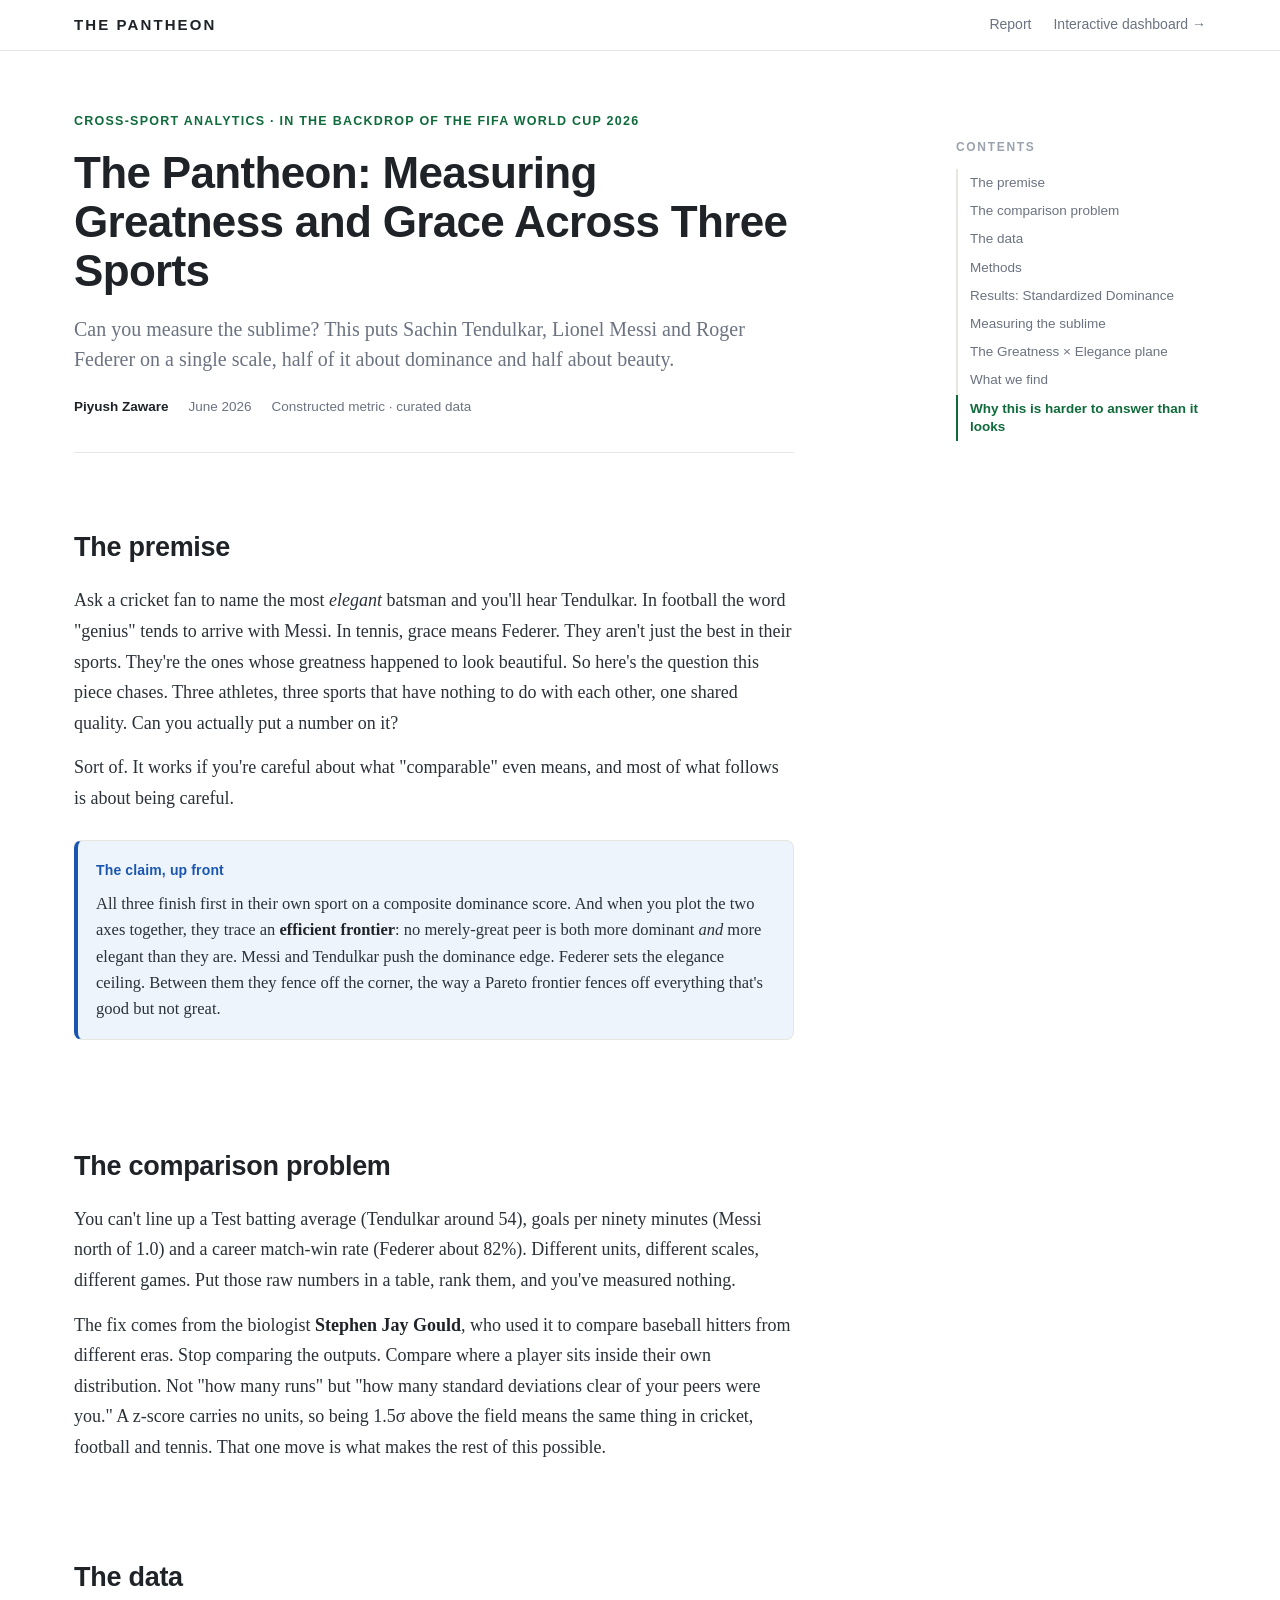
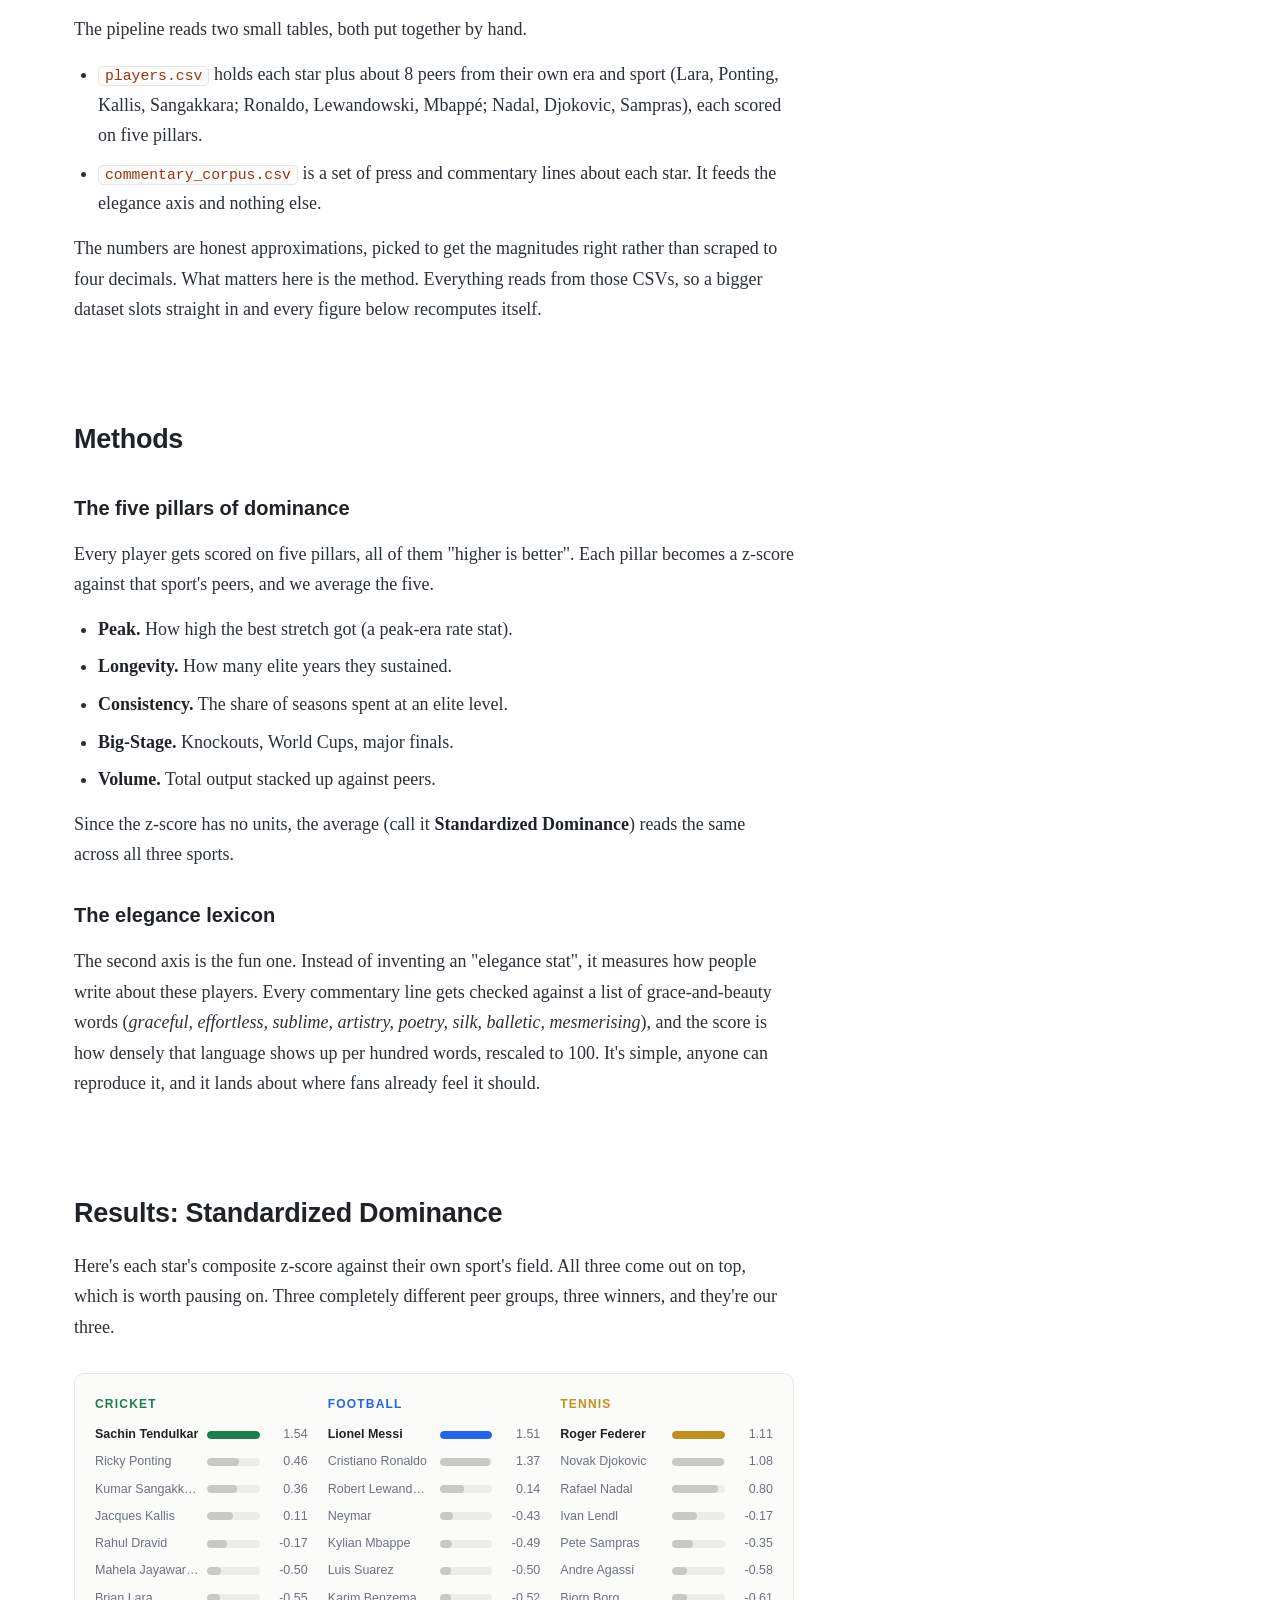
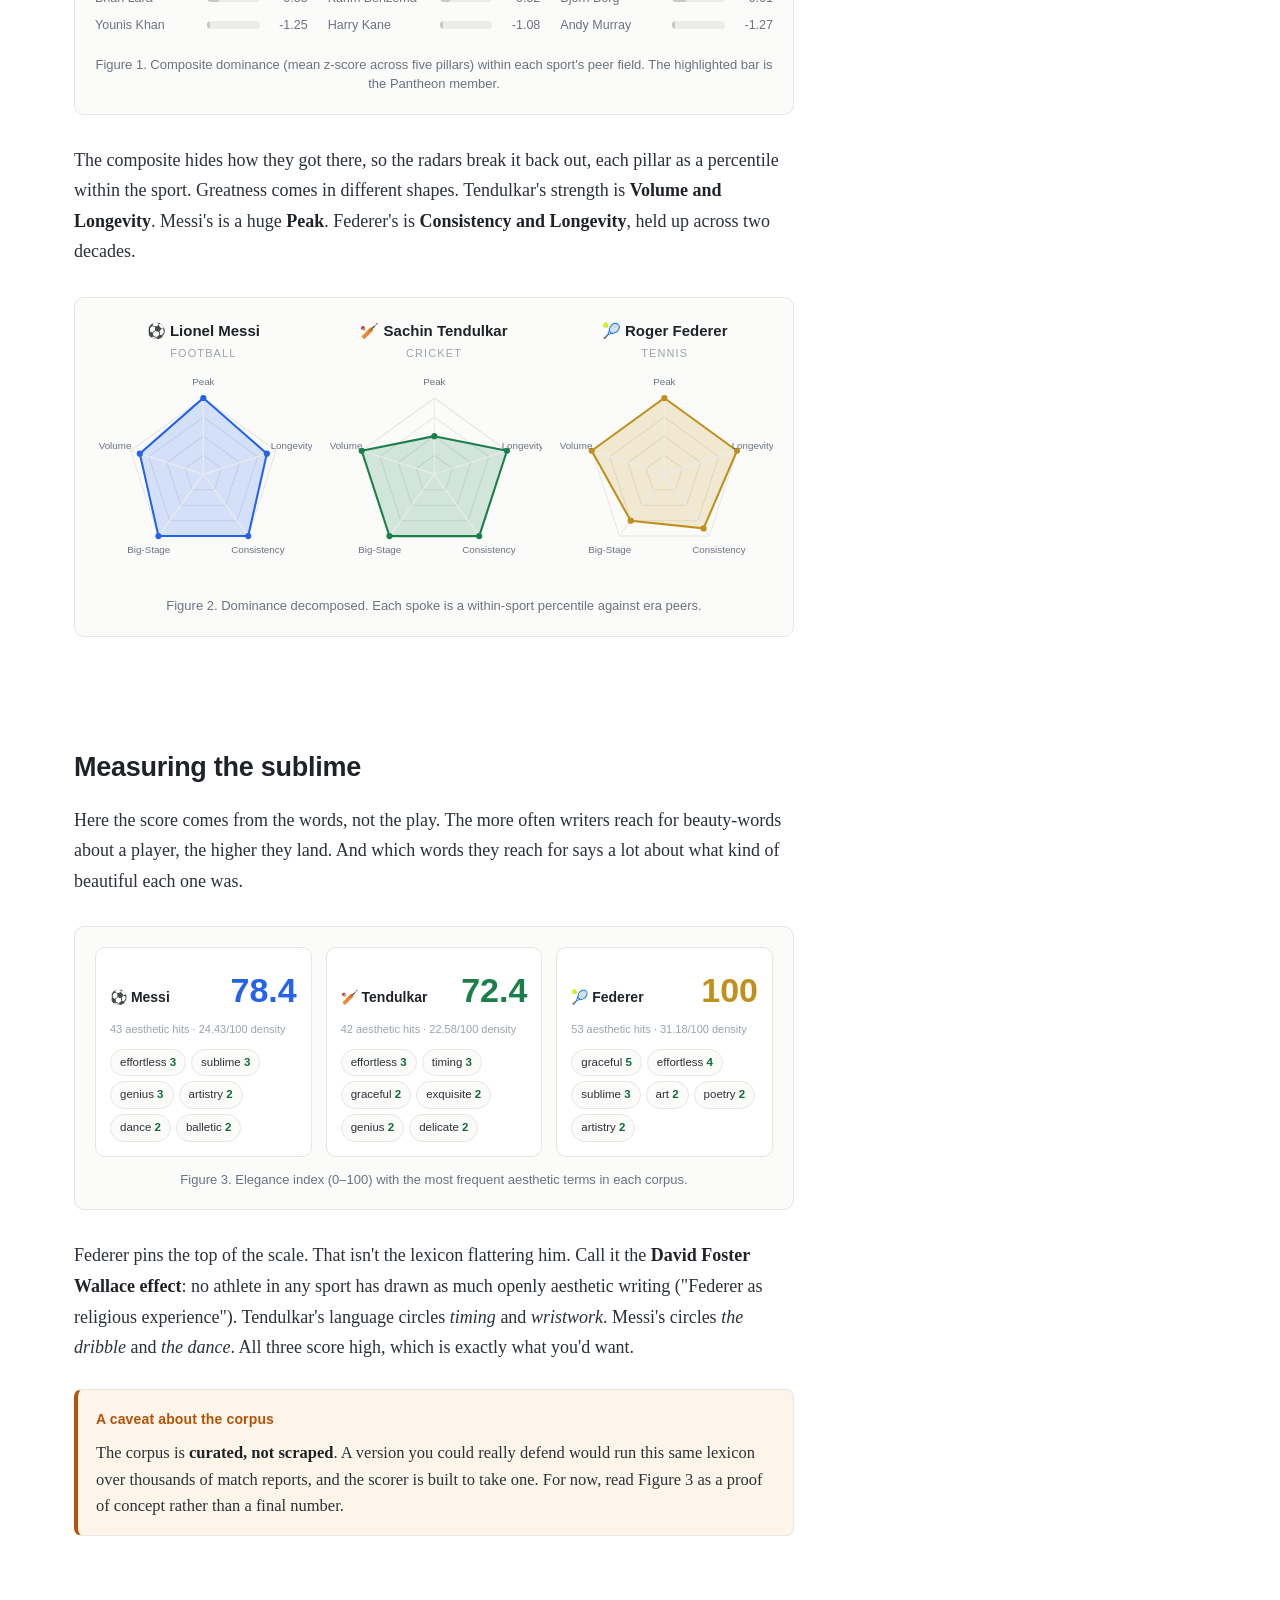
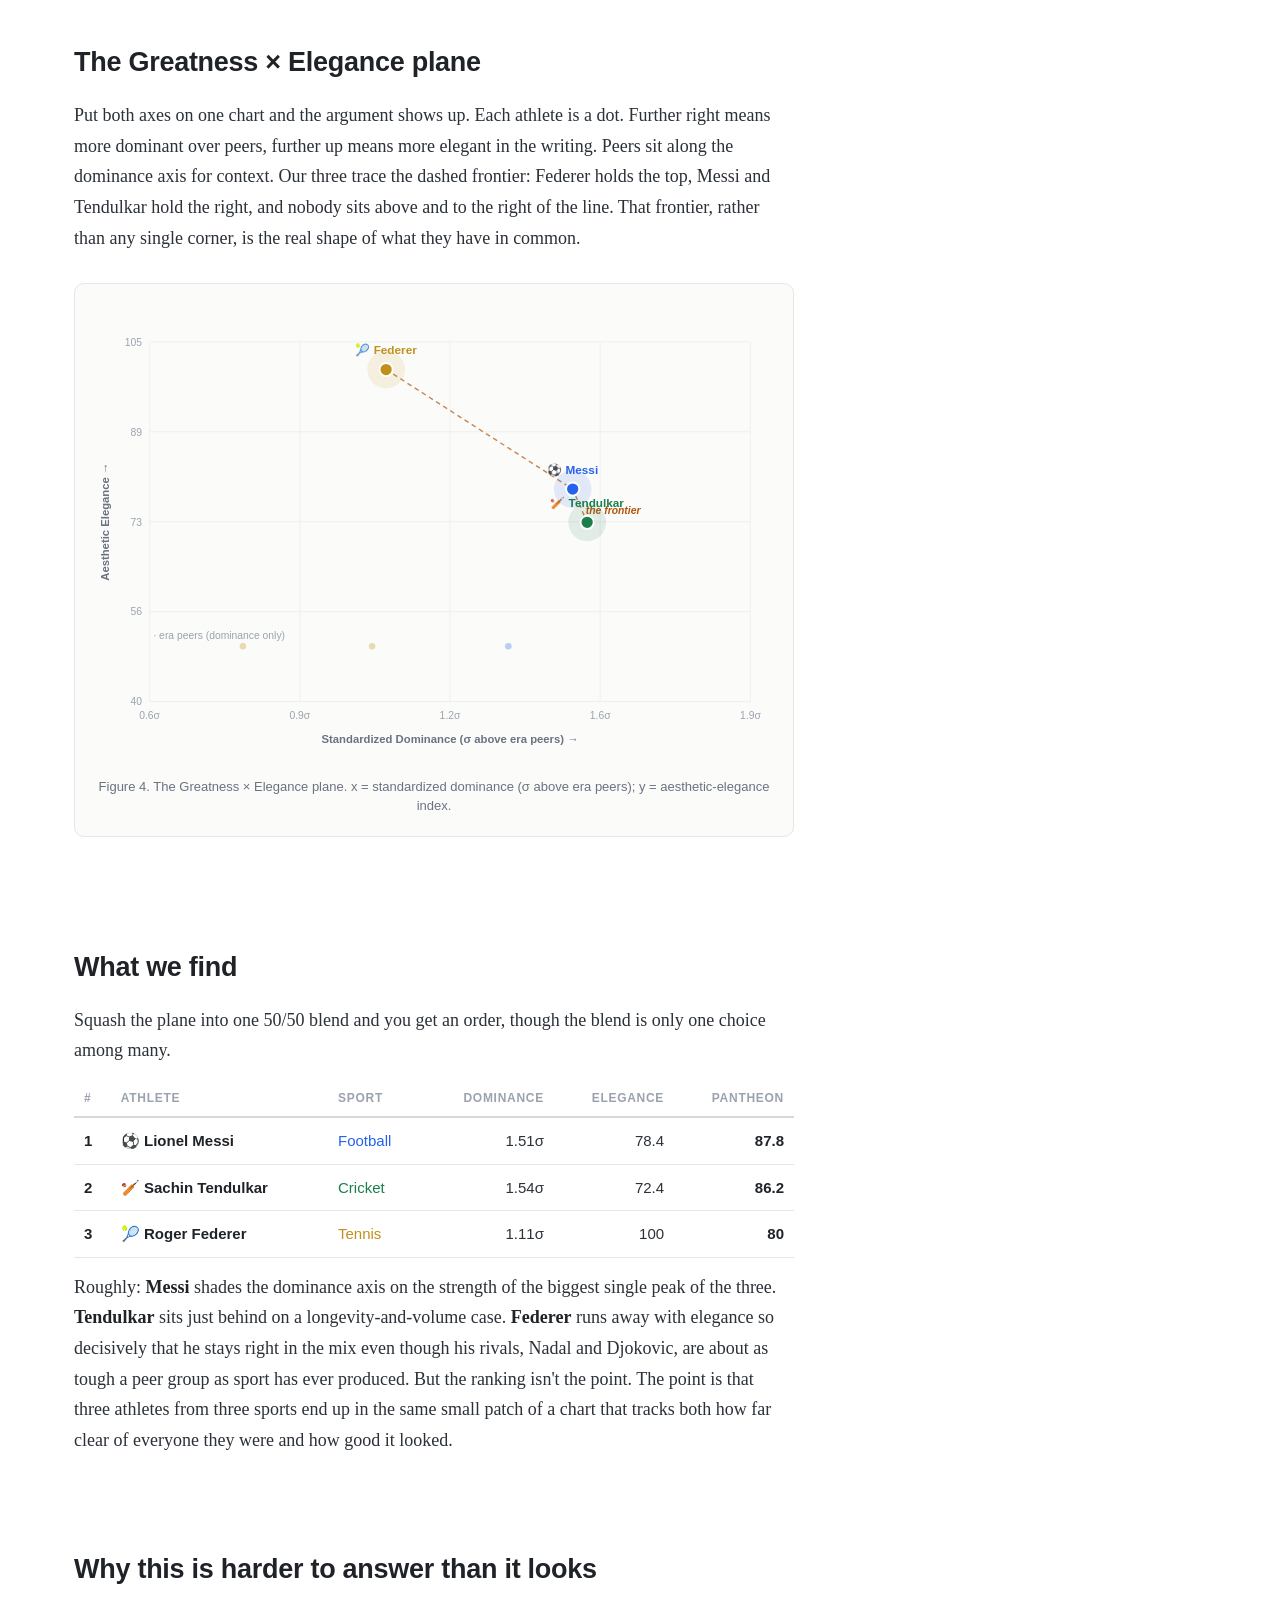
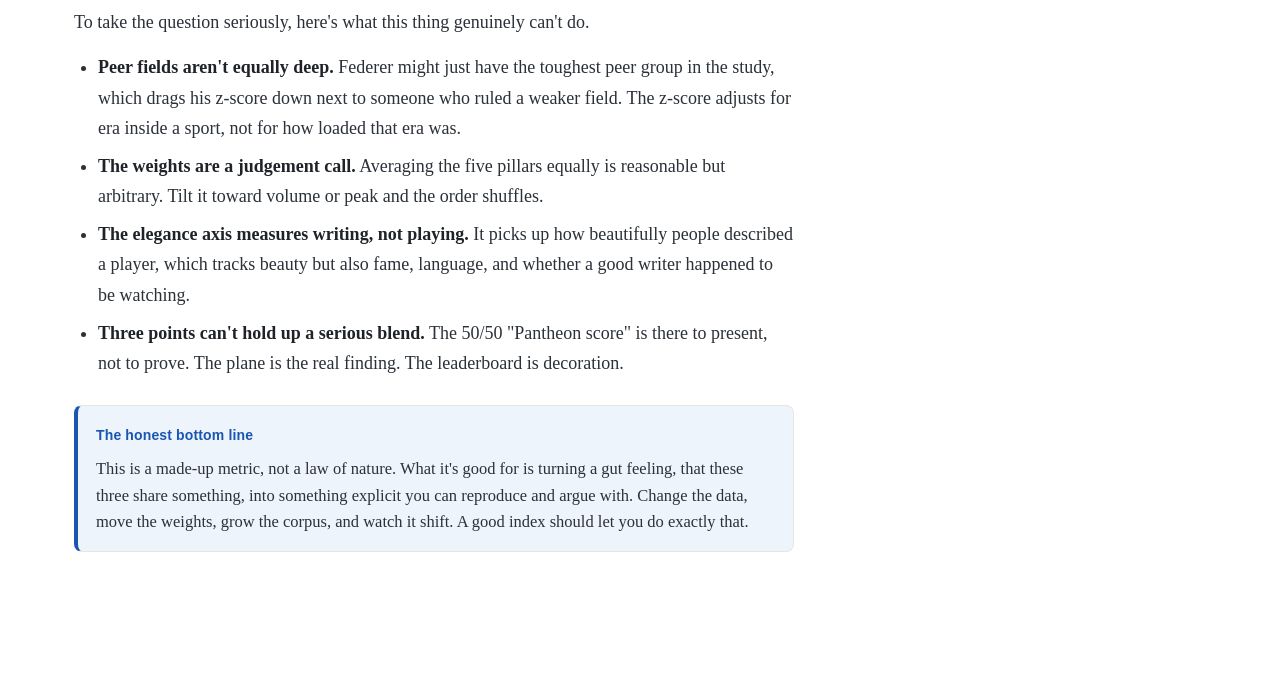
==== commit 7da8d542: "Humanize elegance-axis intro; drop the Python/build note (About section) Co-Authored-By: Claude Opus" ====
--- a/site/index.html
+++ b/site/index.html
@@ -99,7 +99,7 @@
 
     <section id="elegance">
       <h2>Measuring the sublime</h2>
-      <p>This axis listens to the language rather than the play. The signal is how thick the aesthetic words get, and the words themselves tell you which kind of beauty each player summoned.</p>
+      <p>Here the score comes from the words, not the play. The more often writers reach for beauty-words about a player, the higher they land. And which words they reach for says a lot about what kind of beautiful each one was.</p>
       <figure id="fig-elegance">
         <div id="elegance-cards" class="elegance"></div>
         <figcaption>Figure 3. Elegance index (0–100) with the most frequent aesthetic terms in each corpus.</figcaption>
@@ -142,12 +142,6 @@
       </div>
     </section>
 
-    <section id="about">
-      <h2>About</h2>
-      <p>It's a payload-first static site. A small Python script (<code>code/A1_build_index.py</code>) reads the two CSVs, works out the z-scores and the elegance density, and writes a JSON payload. Both this report and the companion <a href="../dashboard/index.html">interactive dashboard</a> draw everything from that payload with plain SVG and no libraries. The method, data and caveats all live in the repo README.</p>
-      <p class="muted">The numbers are approximations meant to be swapped for a fuller dataset. The method is the part that matters, not the exact digits.</p>
-    </section>
-
   </main>
 </div>
 
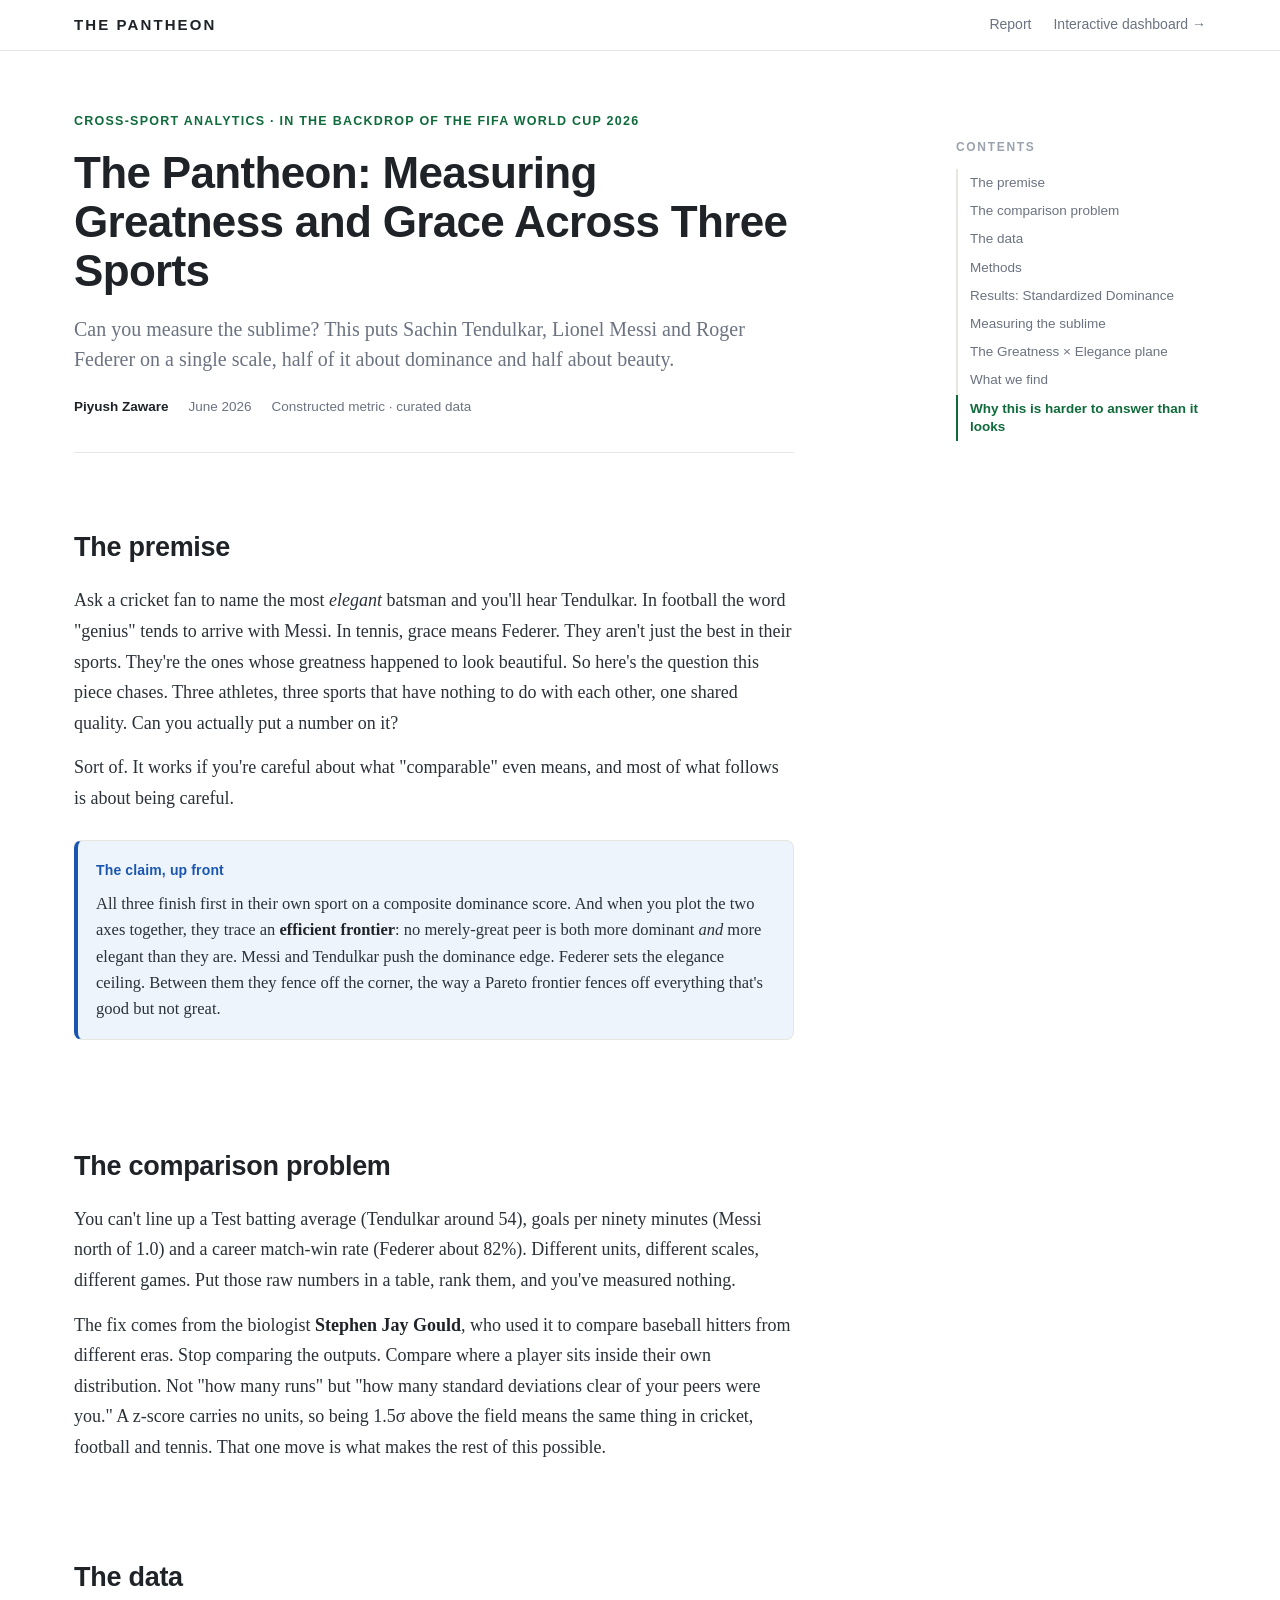
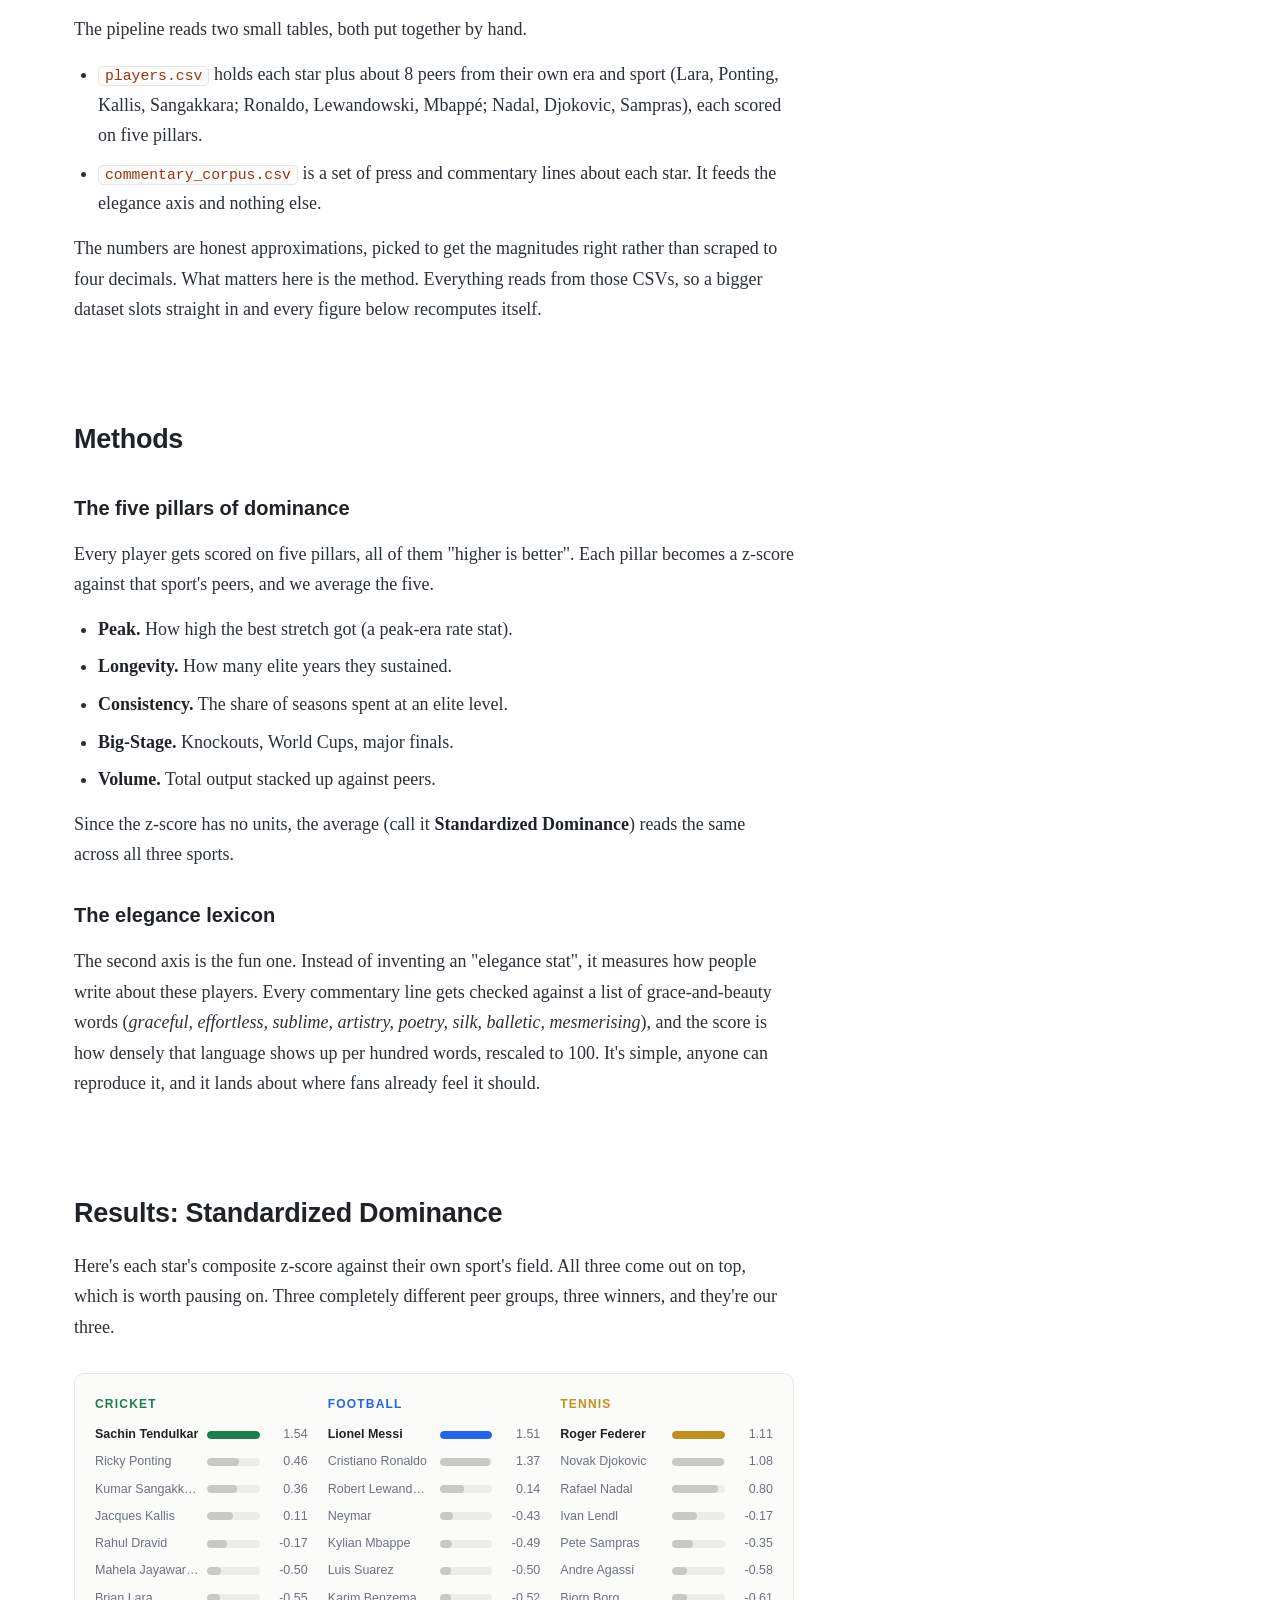
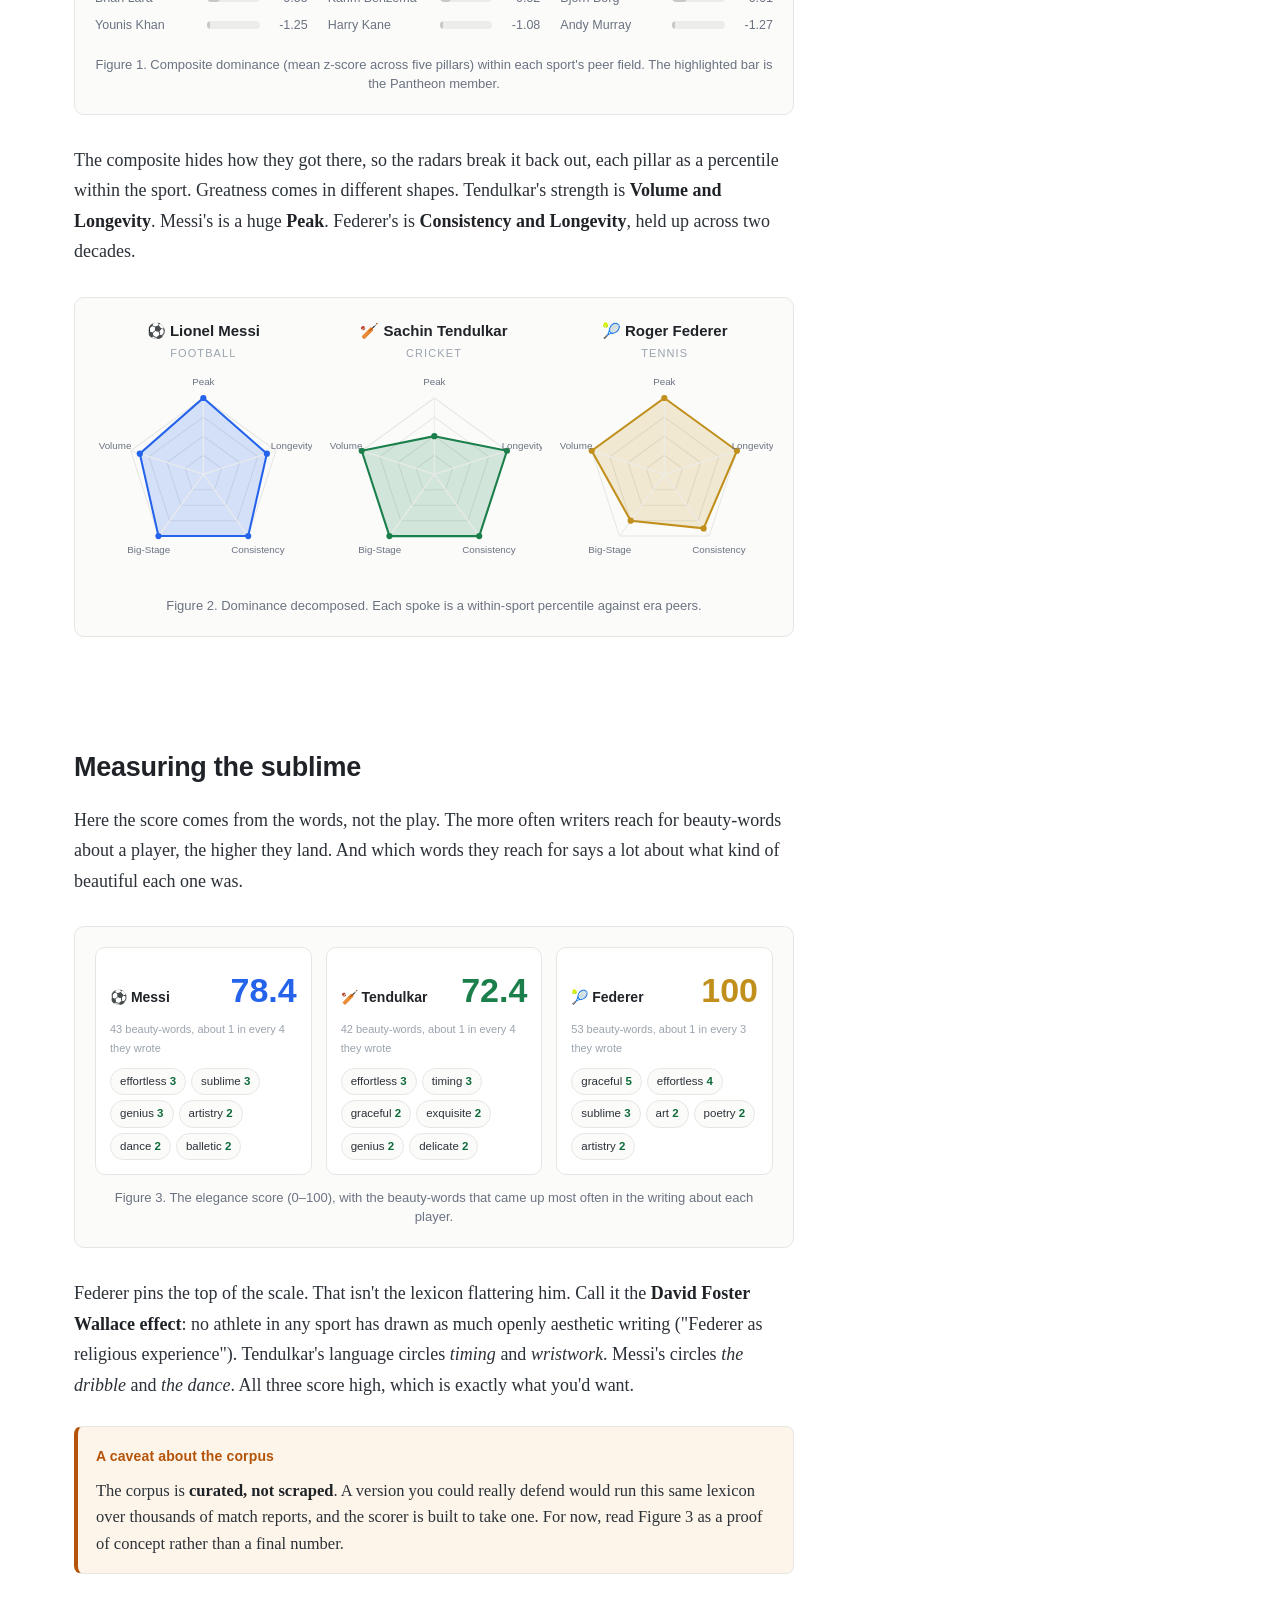
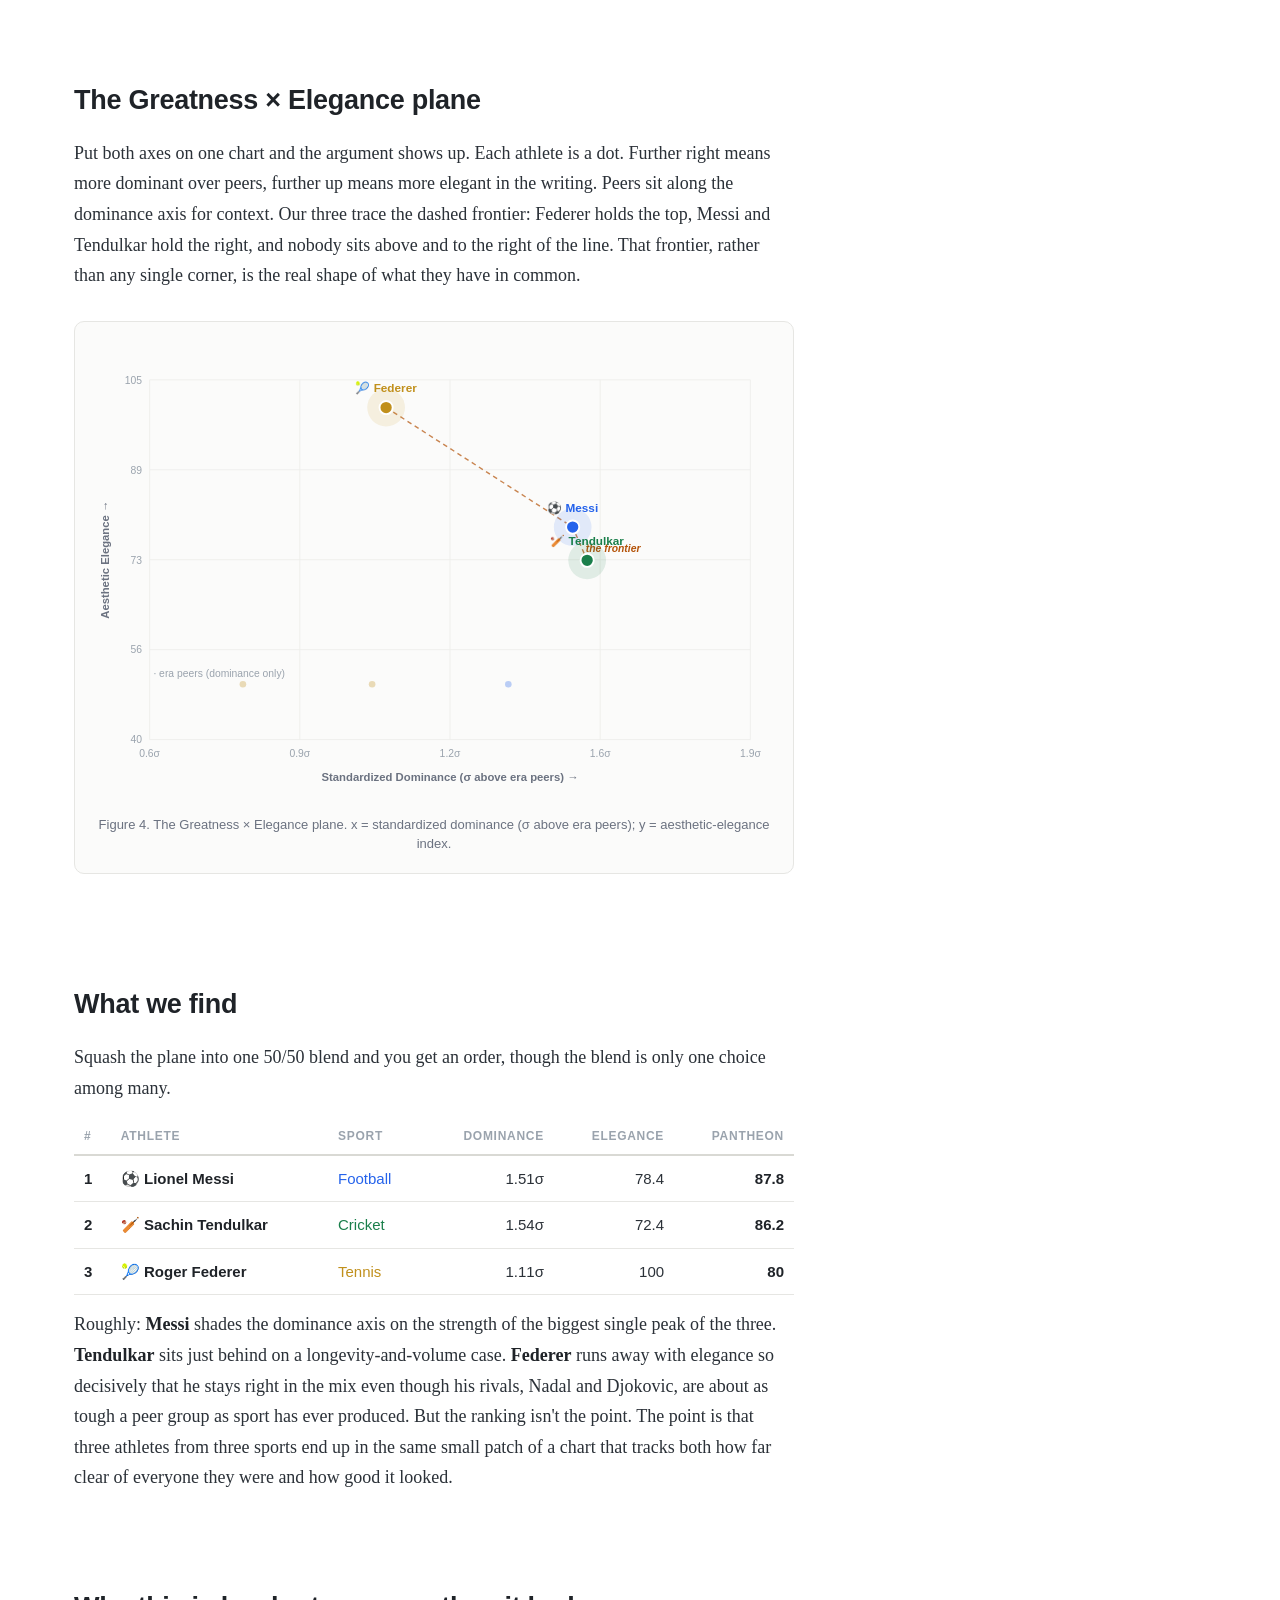
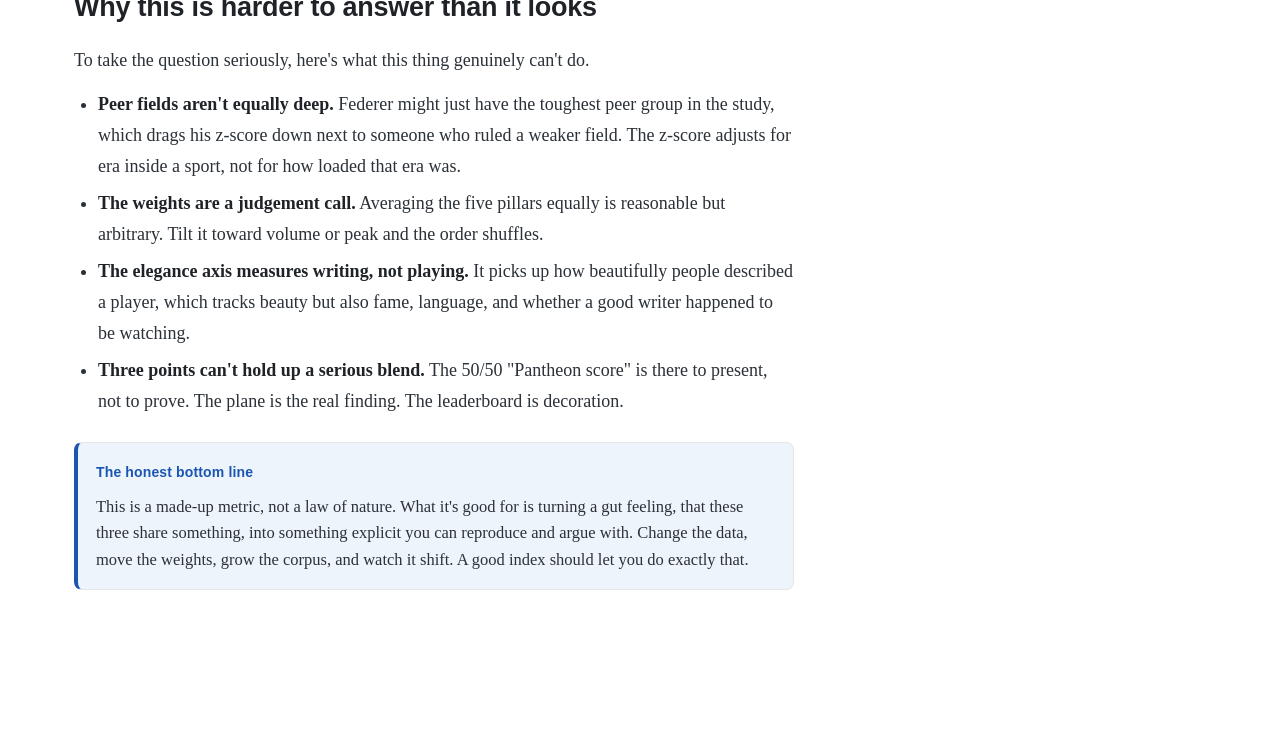
==== commit 6b7f3c7c: "Humanize Figure 3: plain-English density line and caption Replaced 'N aesthetic hits · X/100 density" ====
--- a/site/index.html
+++ b/site/index.html
@@ -102,7 +102,7 @@
       <p>Here the score comes from the words, not the play. The more often writers reach for beauty-words about a player, the higher they land. And which words they reach for says a lot about what kind of beautiful each one was.</p>
       <figure id="fig-elegance">
         <div id="elegance-cards" class="elegance"></div>
-        <figcaption>Figure 3. Elegance index (0–100) with the most frequent aesthetic terms in each corpus.</figcaption>
+        <figcaption>Figure 3. The elegance score (0–100), with the beauty-words that came up most often in the writing about each player.</figcaption>
       </figure>
       <p>Federer pins the top of the scale. That isn't the lexicon flattering him. Call it the <b>David Foster Wallace effect</b>: no athlete in any sport has drawn as much openly aesthetic writing ("Federer as religious experience"). Tendulkar's language circles <em>timing</em> and <em>wristwork</em>. Messi's circles <em>the dribble</em> and <em>the dance</em>. All three score high, which is exactly what you'd want.</p>
       <div class="callout callout-warn">
